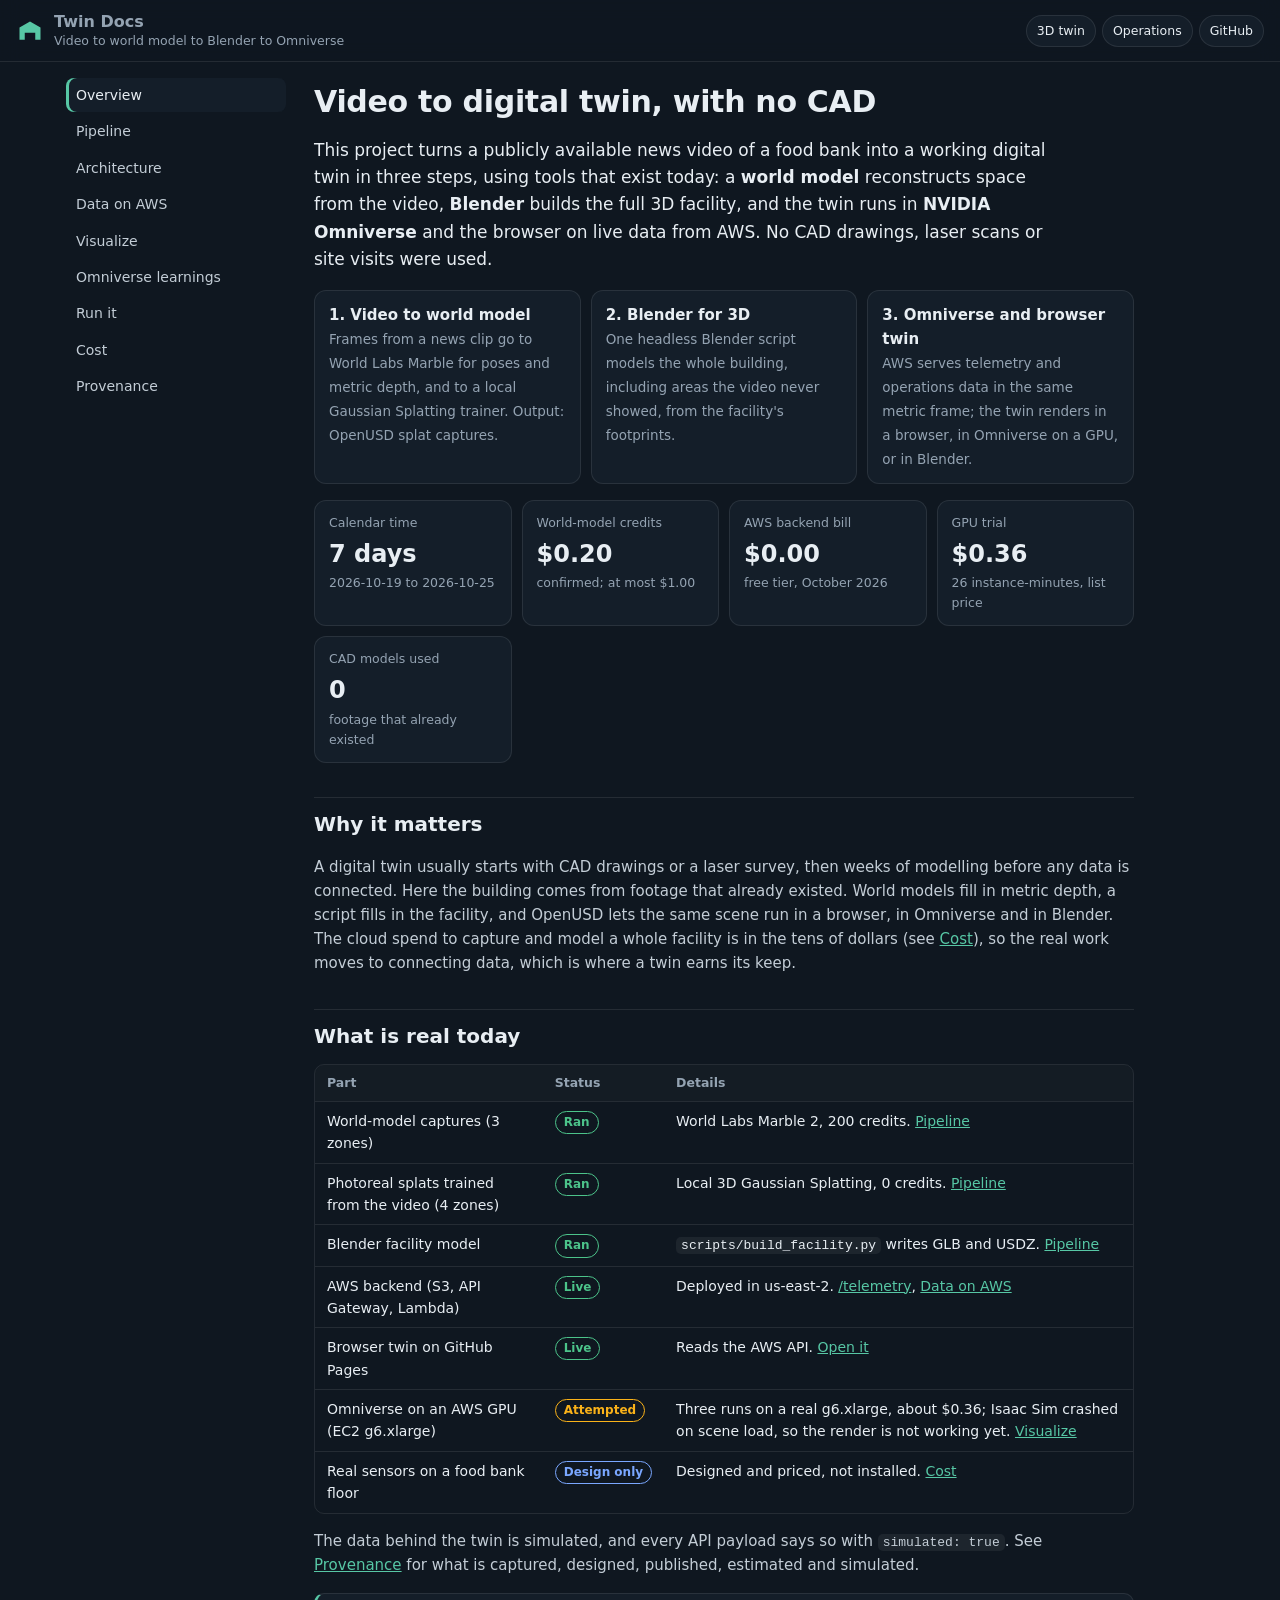
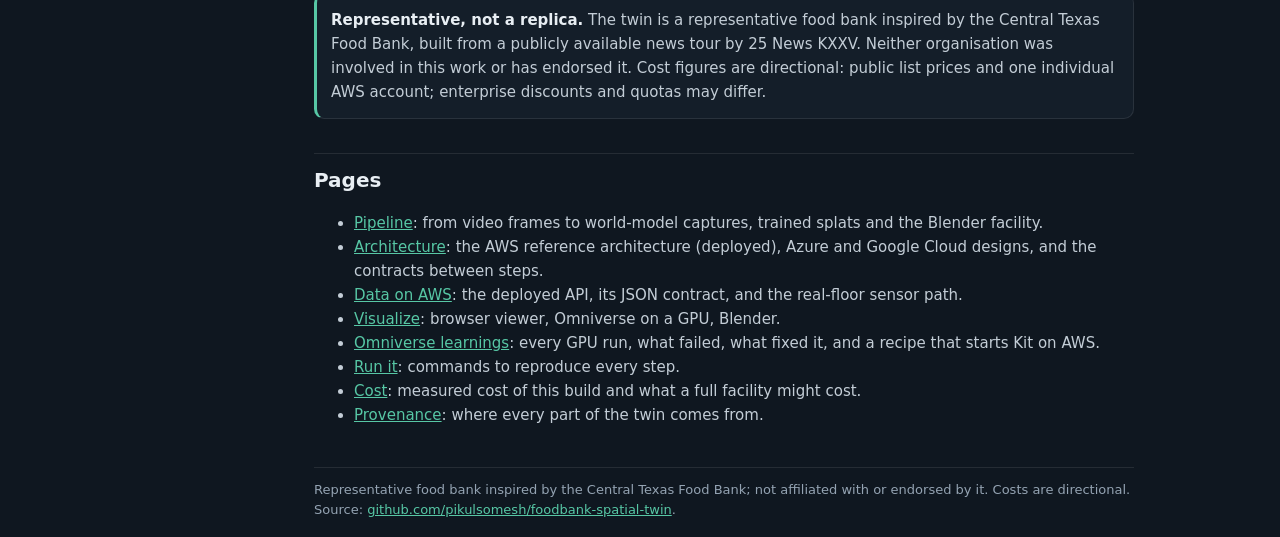
==== public/wiki/index.html @ 52fcece7 "Add an Omniverse learnings and pitfalls page to the docs wiki Run-by-run record of the AWS GPU trial" ====
<!doctype html>
<html lang="en">
<head>
<meta charset="utf-8">
<meta name="viewport" content="width=device-width,initial-scale=1,viewport-fit=cover">
<title>Twin Docs</title>
<meta name="description" content="How a news video became a working food bank digital twin with world models, Blender, AWS and Omniverse, without CAD models.">
<meta name="theme-color" content="#0f1720">
<link rel="icon" href="data:image/svg+xml,%3Csvg xmlns='http://www.w3.org/2000/svg' viewBox='0 0 32 32'%3E%3Crect width='32' height='32' rx='7' fill='%230f1720'/%3E%3Cpath d='M6 24V13l10-6 10 6v11h-5v-7H11v7z' fill='%2357c7a5'/%3E%3C/svg%3E">
<link rel="stylesheet" href="wiki.css">
</head>
<body>
<!-- Generated page of the docs wiki; the engineering guides in docs/ hold the full detail. -->
<header class="top">
  <a class="brand" href="index.html"><i class="logo" aria-hidden="true"></i><span><b>Twin Docs</b><span>Video to world model to Blender to Omniverse</span></span></a>
  <div class="pills">
    <a class="pill" href="../">3D twin</a>
    <a class="pill" href="../operations.html">Operations</a>
    <a class="pill" href="https://github.com/pikulsomesh/foodbank-spatial-twin">GitHub</a>
  </div>
</header>
<div class="layout">
<nav class="side" aria-label="Docs"><ol><li><a href="index.html" aria-current="page">Overview</a></li><li><a href="pipeline.html">Pipeline</a></li><li><a href="architecture.html">Architecture</a></li><li><a href="data.html">Data on AWS</a></li><li><a href="visualize.html">Visualize</a></li><li><a href="omniverse.html">Omniverse learnings</a></li><li><a href="run.html">Run it</a></li><li><a href="cost.html">Cost</a></li><li><a href="provenance.html">Provenance</a></li></ol></nav>
<article>
<h1>Video to digital twin, with no CAD</h1>
<p class="lede">This project turns a publicly available news video of a food bank into a working digital twin in three steps, using tools that exist today: a <strong>world model</strong> reconstructs space from the video, <strong>Blender</strong> builds the full 3D facility, and the twin runs in <strong>NVIDIA Omniverse</strong> and the browser on live data from AWS. No CAD drawings, laser scans or site visits were used.</p>
<div class="steps">
  <div class="step"><b>1. Video to world model</b><span>Frames from a news clip go to World Labs Marble for poses and metric depth, and to a local Gaussian Splatting trainer. Output: OpenUSD splat captures.</span></div>
  <div class="step"><b>2. Blender for 3D</b><span>One headless Blender script models the whole building, including areas the video never showed, from the facility's footprints.</span></div>
  <div class="step"><b>3. Omniverse and browser twin</b><span>AWS serves telemetry and operations data in the same metric frame; the twin renders in a browser, in Omniverse on a GPU, or in Blender.</span></div>
</div>
<div class="tiles">
  <div class="tile"><div class="label">Calendar time</div><div class="value">7 days</div><div class="meta">2026-10-19 to 2026-10-25</div></div>
  <div class="tile"><div class="label">World-model credits</div><div class="value">$0.20</div><div class="meta">confirmed; at most $1.00</div></div>
  <div class="tile"><div class="label">AWS backend bill</div><div class="value">$0.00</div><div class="meta">free tier, October 2026</div></div>
  <div class="tile"><div class="label">GPU trial</div><div class="value">$0.36</div><div class="meta">26 instance-minutes, list price</div></div>
  <div class="tile"><div class="label">CAD models used</div><div class="value">0</div><div class="meta">footage that already existed</div></div>
</div>
<h2>Why it matters</h2>
<p>A digital twin usually starts with CAD drawings or a laser survey, then weeks of modelling before any data is connected. Here the building comes from footage that already existed. World models fill in metric depth, a script fills in the facility, and OpenUSD lets the same scene run in a browser, in Omniverse and in Blender. The cloud spend to capture and model a whole facility is in the tens of dollars (see <a href="cost.html">Cost</a>), so the real work moves to connecting data, which is where a twin earns its keep.</p>
<h2>What is real today</h2>
<div class="table-wrap"><table><thead><tr><th>Part</th><th>Status</th><th>Details</th></tr></thead><tbody><tr><td>World-model captures (3 zones)</td><td><span class="tag live">Ran</span></td><td>World Labs Marble 2, 200 credits. <a href='pipeline.html'>Pipeline</a></td></tr><tr><td>Photoreal splats trained from the video (4 zones)</td><td><span class="tag live">Ran</span></td><td>Local 3D Gaussian Splatting, 0 credits. <a href='pipeline.html#photoreal'>Pipeline</a></td></tr><tr><td>Blender facility model</td><td><span class="tag live">Ran</span></td><td><code>scripts/build_facility.py</code> writes GLB and USDZ. <a href='pipeline.html#blender'>Pipeline</a></td></tr><tr><td>AWS backend (S3, API Gateway, Lambda)</td><td><span class="tag live">Live</span></td><td>Deployed in us-east-2. <a href='https://f2ck9o1rx0.execute-api.us-east-2.amazonaws.com/telemetry'>/telemetry</a>, <a href='data.html'>Data on AWS</a></td></tr><tr><td>Browser twin on GitHub Pages</td><td><span class="tag live">Live</span></td><td>Reads the AWS API. <a href='../'>Open it</a></td></tr><tr><td>Omniverse on an AWS GPU (EC2 g6.xlarge)</td><td><span class="tag pending">Attempted</span></td><td>Three runs on a real g6.xlarge, about $0.36; Isaac Sim crashed on scene load, so the render is not working yet. <a href='visualize.html#omniverse'>Visualize</a></td></tr><tr><td>Real sensors on a food bank floor</td><td><span class="tag design">Design only</span></td><td>Designed and priced, not installed. <a href='cost.html'>Cost</a></td></tr></tbody></table></div>
<p>The data behind the twin is simulated, and every API payload says so with <code>simulated: true</code>. See <a href="provenance.html">Provenance</a> for what is captured, designed, published, estimated and simulated.</p>
<div class="note"><p><strong>Representative, not a replica.</strong> The twin is a representative food bank inspired by the Central Texas Food Bank, built from a publicly available news tour by 25 News KXXV. Neither organisation was involved in this work or has endorsed it. Cost figures are directional: public list prices and one individual AWS account; enterprise discounts and quotas may differ.</p></div>
<h2>Pages</h2>
<ul>
<li><a href="pipeline.html">Pipeline</a>: from video frames to world-model captures, trained splats and the Blender facility.</li>
<li><a href="architecture.html">Architecture</a>: the AWS reference architecture (deployed), Azure and Google Cloud designs, and the contracts between steps.</li>
<li><a href="data.html">Data on AWS</a>: the deployed API, its JSON contract, and the real-floor sensor path.</li>
<li><a href="visualize.html">Visualize</a>: browser viewer, Omniverse on a GPU, Blender.</li>
<li><a href="omniverse.html">Omniverse learnings</a>: every GPU run, what failed, what fixed it, and a recipe that starts Kit on AWS.</li>
<li><a href="run.html">Run it</a>: commands to reproduce every step.</li>
<li><a href="cost.html">Cost</a>: measured cost of this build and what a full facility might cost.</li>
<li><a href="provenance.html">Provenance</a>: where every part of the twin comes from.</li>
</ul>
<footer class="page">Representative food bank inspired by the Central Texas Food Bank; not affiliated with or endorsed by it. Costs are directional. Source: <a href="https://github.com/pikulsomesh/foodbank-spatial-twin">github.com/pikulsomesh/foodbank-spatial-twin</a>.</footer>
</article>
</div>
</body>
</html>
---- public/wiki/wiki.css ----
/* Docs wiki. Same tokens as the viewer and the operations page. */
:root {
  --bg: #0f1720;
  --card: #141e29;
  --line: rgba(255, 255, 255, 0.09);
  --text: #e8eef3;
  --text-2: #c3cdd6;
  --muted: #94a3b2;
  --accent: #57c7a5;
  --live: #4cc38a;
  --pending: #fab219;
  --design: #7aa7ff;
  --radius: 12px;
  color-scheme: dark;
}
* { box-sizing: border-box; }
html { -webkit-text-size-adjust: 100%; scroll-padding-top: 72px; }
body { margin: 0; background: var(--bg); color: var(--text);
  font: 15px/1.6 system-ui, -apple-system, "Segoe UI", Roboto, sans-serif; -webkit-font-smoothing: antialiased; }
a { color: var(--accent); }
code { font: 13px ui-monospace, SFMono-Regular, Menlo, monospace; background: rgba(255,255,255,.06); padding: 1px 5px; border-radius: 5px; overflow-wrap: anywhere; }
pre { background: #0b1118; border: 1px solid var(--line); border-radius: 10px; padding: 12px 14px; overflow-x: auto; }
pre code { background: none; padding: 0; font-size: 12.5px; line-height: 1.5; overflow-wrap: normal; }

.top { position: sticky; top: 0; z-index: 5; display: flex; justify-content: space-between; align-items: center; gap: 12px; flex-wrap: wrap;
  padding: max(12px, env(safe-area-inset-top)) 16px 12px; background: rgba(15,23,32,.94); border-bottom: 1px solid var(--line);
  backdrop-filter: blur(10px); -webkit-backdrop-filter: blur(10px); }
.brand { display: flex; gap: 10px; align-items: center; color: inherit; text-decoration: none; }
.brand .logo { width: 28px; height: 28px; border-radius: 8px; background: var(--accent); flex: none;
  -webkit-mask: url("data:image/svg+xml,%3Csvg xmlns='http://www.w3.org/2000/svg' viewBox='0 0 32 32'%3E%3Cpath d='M4 26V12l12-7 12 7v14h-6v-8H10v8z'/%3E%3C/svg%3E") center/contain no-repeat;
          mask: url("data:image/svg+xml,%3Csvg xmlns='http://www.w3.org/2000/svg' viewBox='0 0 32 32'%3E%3Cpath d='M4 26V12l12-7 12 7v14h-6v-8H10v8z'/%3E%3C/svg%3E") center/contain no-repeat; }
.brand b { font-size: 16px; font-weight: 600; }
.brand span { display: block; color: var(--muted); font-size: 12.5px; line-height: 1.3; }
.pills { display: flex; gap: 6px; flex-wrap: wrap; }
.pill { padding: 5px 10px; border-radius: 999px; font-size: 12.5px; background: var(--card); border: 1px solid var(--line); color: var(--text); text-decoration: none; white-space: nowrap; }
.pill:hover { border-color: var(--accent); }

.layout { max-width: 1180px; margin: 0 auto; padding: 16px; display: grid; grid-template-columns: 220px minmax(0, 1fr); gap: 28px; }
nav.side { position: sticky; top: 76px; align-self: start; }
nav.side ol { list-style: none; margin: 0; padding: 0; display: grid; gap: 2px; }
nav.side a { display: block; padding: 6px 10px; border-radius: 8px; color: var(--text-2); text-decoration: none; font-size: 14px; }
nav.side a:hover { background: var(--card); color: var(--text); }
nav.side a[aria-current="page"] { background: var(--card); color: var(--text); box-shadow: inset 3px 0 0 var(--accent); }
@media (max-width: 860px) {
  .layout { grid-template-columns: minmax(0, 1fr); gap: 8px; }
  nav.side { position: static; }
  nav.side ol { display: flex; gap: 6px; overflow-x: auto; padding-bottom: 6px; -webkit-overflow-scrolling: touch; }
  nav.side a { white-space: nowrap; background: var(--card); border: 1px solid var(--line); font-size: 13px; }
}

article { min-width: 0; max-width: 820px; }
article h1 { font-size: 30px; line-height: 1.2; margin: 6px 0 10px; letter-spacing: -0.01em; }
article h2 { font-size: 20px; margin: 34px 0 8px; padding-top: 10px; border-top: 1px solid var(--line); }
article h3 { font-size: 16px; margin: 22px 0 6px; }
article p, article li { color: var(--text-2); }
article strong { color: var(--text); }
.lede { font-size: 17px; color: var(--text); max-width: 68ch; }

.note { border: 1px solid var(--line); border-left: 3px solid var(--accent); background: var(--card); border-radius: 10px; padding: 10px 14px; margin: 16px 0; }
.note p { margin: 4px 0; }
.note.warn { border-left-color: var(--pending); }

.table-wrap { overflow-x: auto; -webkit-overflow-scrolling: touch; margin: 12px 0; border: 1px solid var(--line); border-radius: 10px; }
table { width: 100%; border-collapse: collapse; font-size: 14px; font-variant-numeric: tabular-nums; }
th, td { text-align: left; vertical-align: top; padding: 8px 12px; border-bottom: 1px solid var(--line); }
th { color: var(--muted); font-weight: 600; font-size: 12.5px; background: rgba(255,255,255,.02); }
tr:last-child td { border-bottom: 0; }
td.num, th.num { text-align: right; white-space: nowrap; }
tr.total td { color: var(--text); font-weight: 600; }

.tag { display: inline-block; padding: 1px 8px; border-radius: 999px; font-size: 12px; font-weight: 600; white-space: nowrap; border: 1px solid currentColor; }
.tag.live { color: var(--live); }
.tag.pending { color: var(--pending); }
.tag.design { color: var(--design); }

.tiles { display: grid; gap: 10px; grid-template-columns: repeat(auto-fit, minmax(170px, 1fr)); margin: 16px 0; }
.tile { background: var(--card); border: 1px solid var(--line); border-radius: var(--radius); padding: 12px 14px; }
.tile .label { color: var(--muted); font-size: 12.5px; }
.tile .value { font-size: 24px; font-weight: 600; margin-top: 2px; }
.tile .meta { color: var(--muted); font-size: 12.5px; }

.steps { display: grid; gap: 10px; grid-template-columns: repeat(auto-fit, minmax(200px, 1fr)); margin: 16px 0; }
.step { background: var(--card); border: 1px solid var(--line); border-radius: var(--radius); padding: 12px 14px; }
.step b { display: block; color: var(--text); }
.step span { color: var(--muted); font-size: 13.5px; }

figure { margin: 16px 0; }
figure img { width: 100%; height: auto; display: block; border-radius: 10px; border: 1px solid var(--line); background: #fff; }
figure.photo img { background: none; }
figcaption { color: var(--muted); font-size: 13px; margin-top: 6px; }
.two { display: grid; gap: 12px; grid-template-columns: minmax(0, 1fr) minmax(0, 1fr); }
@media (max-width: 700px) { .two { grid-template-columns: minmax(0, 1fr); } }

footer.page { color: var(--muted); font-size: 13px; border-top: 1px solid var(--line); margin-top: 40px; padding-top: 12px; }
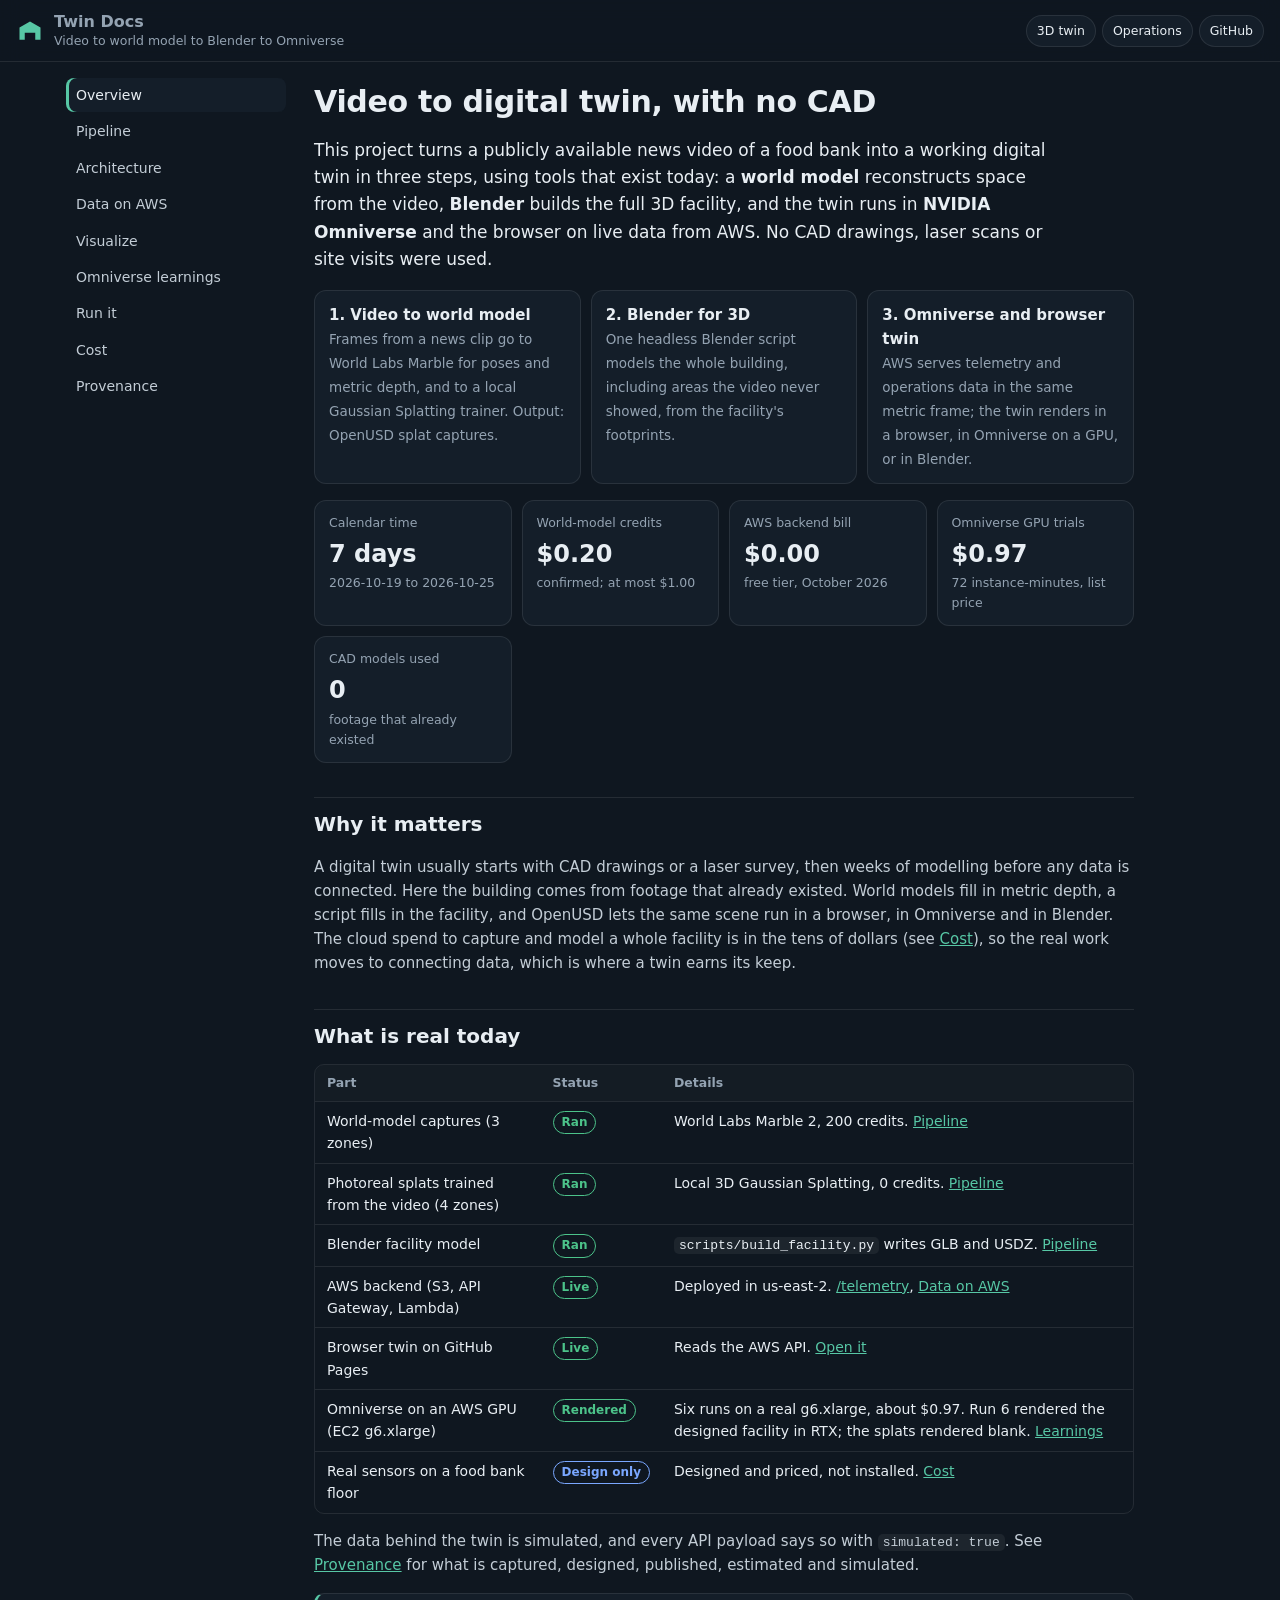
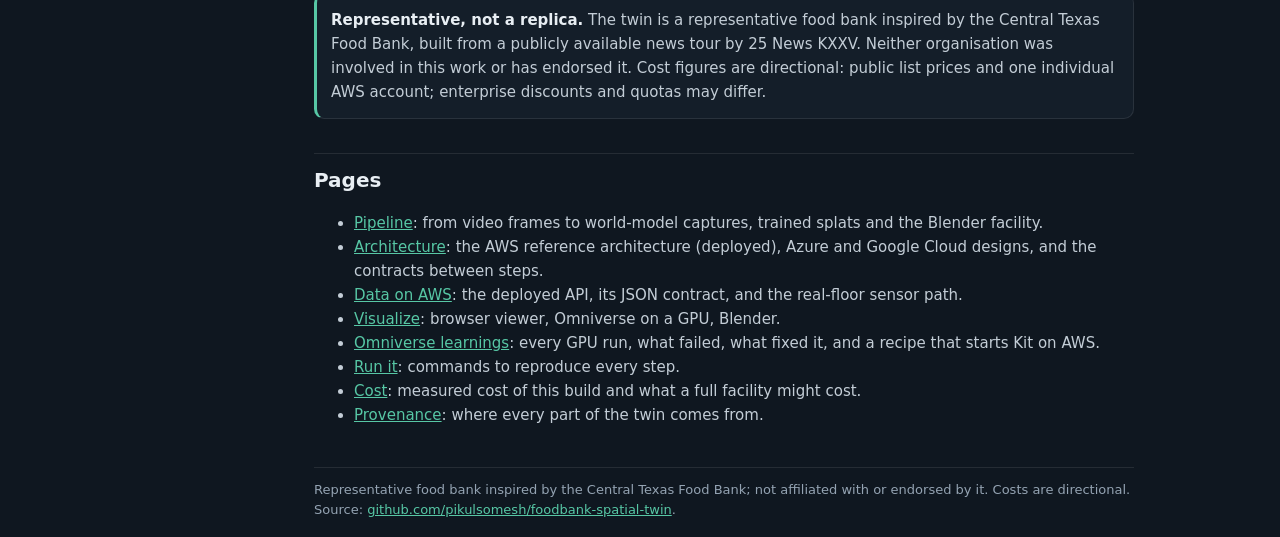
==== commit 7d3454bf: "Record Omniverse run 6: facility rendered in RTX, splats blank Updates the learnings page (run 6 row" ====
--- a/public/wiki/index.html
+++ b/public/wiki/index.html
@@ -33,13 +33,13 @@
   <div class="tile"><div class="label">Calendar time</div><div class="value">7 days</div><div class="meta">2026-10-19 to 2026-10-25</div></div>
   <div class="tile"><div class="label">World-model credits</div><div class="value">$0.20</div><div class="meta">confirmed; at most $1.00</div></div>
   <div class="tile"><div class="label">AWS backend bill</div><div class="value">$0.00</div><div class="meta">free tier, October 2026</div></div>
-  <div class="tile"><div class="label">GPU trial</div><div class="value">$0.36</div><div class="meta">26 instance-minutes, list price</div></div>
+  <div class="tile"><div class="label">Omniverse GPU trials</div><div class="value">$0.97</div><div class="meta">72 instance-minutes, list price</div></div>
   <div class="tile"><div class="label">CAD models used</div><div class="value">0</div><div class="meta">footage that already existed</div></div>
 </div>
 <h2>Why it matters</h2>
 <p>A digital twin usually starts with CAD drawings or a laser survey, then weeks of modelling before any data is connected. Here the building comes from footage that already existed. World models fill in metric depth, a script fills in the facility, and OpenUSD lets the same scene run in a browser, in Omniverse and in Blender. The cloud spend to capture and model a whole facility is in the tens of dollars (see <a href="cost.html">Cost</a>), so the real work moves to connecting data, which is where a twin earns its keep.</p>
 <h2>What is real today</h2>
-<div class="table-wrap"><table><thead><tr><th>Part</th><th>Status</th><th>Details</th></tr></thead><tbody><tr><td>World-model captures (3 zones)</td><td><span class="tag live">Ran</span></td><td>World Labs Marble 2, 200 credits. <a href='pipeline.html'>Pipeline</a></td></tr><tr><td>Photoreal splats trained from the video (4 zones)</td><td><span class="tag live">Ran</span></td><td>Local 3D Gaussian Splatting, 0 credits. <a href='pipeline.html#photoreal'>Pipeline</a></td></tr><tr><td>Blender facility model</td><td><span class="tag live">Ran</span></td><td><code>scripts/build_facility.py</code> writes GLB and USDZ. <a href='pipeline.html#blender'>Pipeline</a></td></tr><tr><td>AWS backend (S3, API Gateway, Lambda)</td><td><span class="tag live">Live</span></td><td>Deployed in us-east-2. <a href='https://f2ck9o1rx0.execute-api.us-east-2.amazonaws.com/telemetry'>/telemetry</a>, <a href='data.html'>Data on AWS</a></td></tr><tr><td>Browser twin on GitHub Pages</td><td><span class="tag live">Live</span></td><td>Reads the AWS API. <a href='../'>Open it</a></td></tr><tr><td>Omniverse on an AWS GPU (EC2 g6.xlarge)</td><td><span class="tag pending">Attempted</span></td><td>Three runs on a real g6.xlarge, about $0.36; Isaac Sim crashed on scene load, so the render is not working yet. <a href='visualize.html#omniverse'>Visualize</a></td></tr><tr><td>Real sensors on a food bank floor</td><td><span class="tag design">Design only</span></td><td>Designed and priced, not installed. <a href='cost.html'>Cost</a></td></tr></tbody></table></div>
+<div class="table-wrap"><table><thead><tr><th>Part</th><th>Status</th><th>Details</th></tr></thead><tbody><tr><td>World-model captures (3 zones)</td><td><span class="tag live">Ran</span></td><td>World Labs Marble 2, 200 credits. <a href='pipeline.html'>Pipeline</a></td></tr><tr><td>Photoreal splats trained from the video (4 zones)</td><td><span class="tag live">Ran</span></td><td>Local 3D Gaussian Splatting, 0 credits. <a href='pipeline.html#photoreal'>Pipeline</a></td></tr><tr><td>Blender facility model</td><td><span class="tag live">Ran</span></td><td><code>scripts/build_facility.py</code> writes GLB and USDZ. <a href='pipeline.html#blender'>Pipeline</a></td></tr><tr><td>AWS backend (S3, API Gateway, Lambda)</td><td><span class="tag live">Live</span></td><td>Deployed in us-east-2. <a href='https://f2ck9o1rx0.execute-api.us-east-2.amazonaws.com/telemetry'>/telemetry</a>, <a href='data.html'>Data on AWS</a></td></tr><tr><td>Browser twin on GitHub Pages</td><td><span class="tag live">Live</span></td><td>Reads the AWS API. <a href='../'>Open it</a></td></tr><tr><td>Omniverse on an AWS GPU (EC2 g6.xlarge)</td><td><span class="tag live">Rendered</span></td><td>Six runs on a real g6.xlarge, about $0.97. Run 6 rendered the designed facility in RTX; the splats rendered blank. <a href='omniverse.html'>Learnings</a></td></tr><tr><td>Real sensors on a food bank floor</td><td><span class="tag design">Design only</span></td><td>Designed and priced, not installed. <a href='cost.html'>Cost</a></td></tr></tbody></table></div>
 <p>The data behind the twin is simulated, and every API payload says so with <code>simulated: true</code>. See <a href="provenance.html">Provenance</a> for what is captured, designed, published, estimated and simulated.</p>
 <div class="note"><p><strong>Representative, not a replica.</strong> The twin is a representative food bank inspired by the Central Texas Food Bank, built from a publicly available news tour by 25 News KXXV. Neither organisation was involved in this work or has endorsed it. Cost figures are directional: public list prices and one individual AWS account; enterprise discounts and quotas may differ.</p></div>
 <h2>Pages</h2>
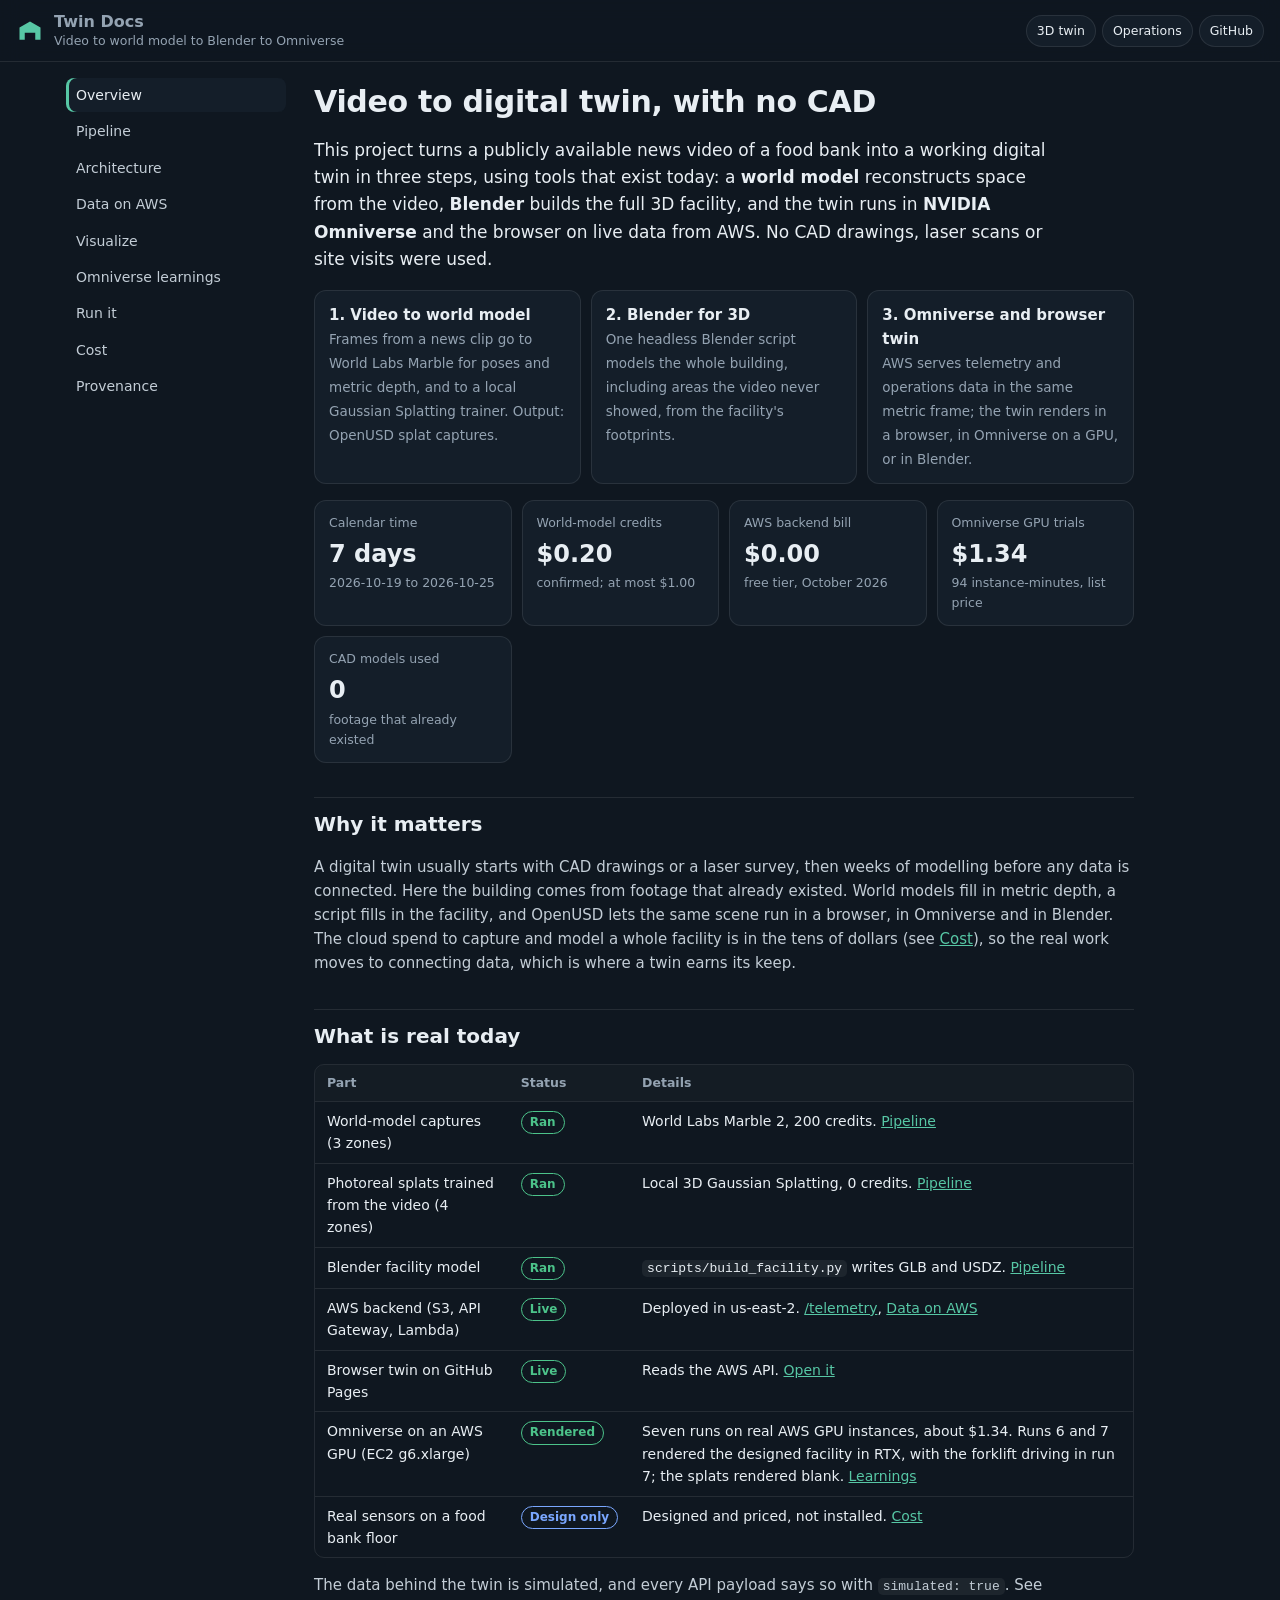
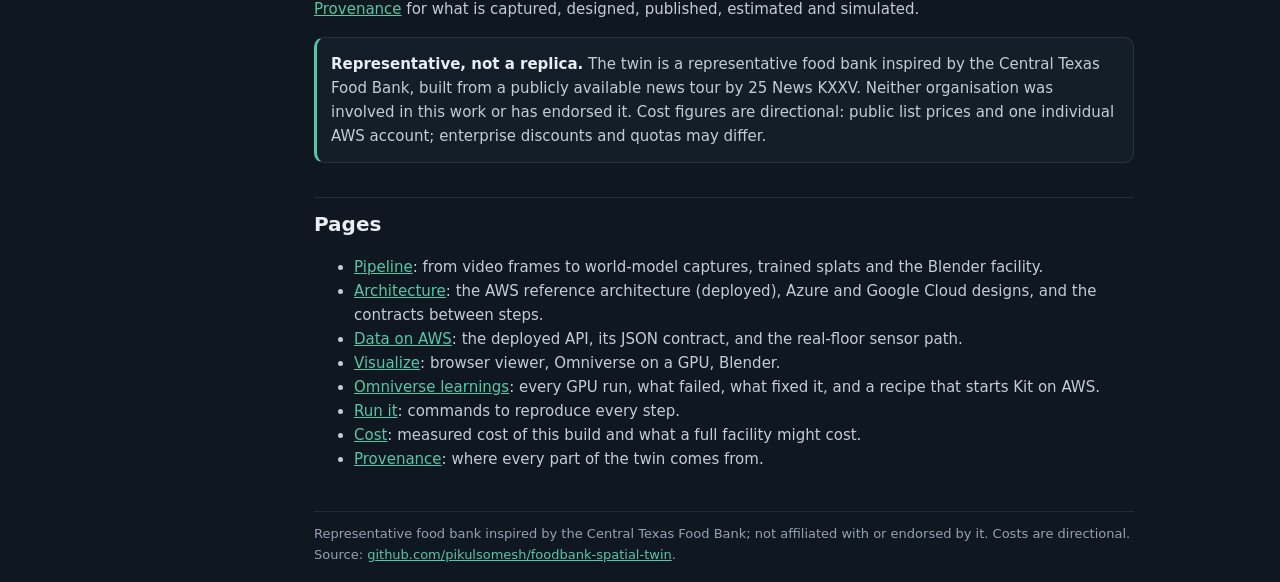
==== commit 39bc5e55: "Record Omniverse run 7: forklift clips rendered on g5.xlarge No us-east-2 zone had g6.xlarge capacit" ====
--- a/public/wiki/index.html
+++ b/public/wiki/index.html
@@ -33,13 +33,13 @@
   <div class="tile"><div class="label">Calendar time</div><div class="value">7 days</div><div class="meta">2026-10-19 to 2026-10-25</div></div>
   <div class="tile"><div class="label">World-model credits</div><div class="value">$0.20</div><div class="meta">confirmed; at most $1.00</div></div>
   <div class="tile"><div class="label">AWS backend bill</div><div class="value">$0.00</div><div class="meta">free tier, October 2026</div></div>
-  <div class="tile"><div class="label">Omniverse GPU trials</div><div class="value">$0.97</div><div class="meta">72 instance-minutes, list price</div></div>
+  <div class="tile"><div class="label">Omniverse GPU trials</div><div class="value">$1.34</div><div class="meta">94 instance-minutes, list price</div></div>
   <div class="tile"><div class="label">CAD models used</div><div class="value">0</div><div class="meta">footage that already existed</div></div>
 </div>
 <h2>Why it matters</h2>
 <p>A digital twin usually starts with CAD drawings or a laser survey, then weeks of modelling before any data is connected. Here the building comes from footage that already existed. World models fill in metric depth, a script fills in the facility, and OpenUSD lets the same scene run in a browser, in Omniverse and in Blender. The cloud spend to capture and model a whole facility is in the tens of dollars (see <a href="cost.html">Cost</a>), so the real work moves to connecting data, which is where a twin earns its keep.</p>
 <h2>What is real today</h2>
-<div class="table-wrap"><table><thead><tr><th>Part</th><th>Status</th><th>Details</th></tr></thead><tbody><tr><td>World-model captures (3 zones)</td><td><span class="tag live">Ran</span></td><td>World Labs Marble 2, 200 credits. <a href='pipeline.html'>Pipeline</a></td></tr><tr><td>Photoreal splats trained from the video (4 zones)</td><td><span class="tag live">Ran</span></td><td>Local 3D Gaussian Splatting, 0 credits. <a href='pipeline.html#photoreal'>Pipeline</a></td></tr><tr><td>Blender facility model</td><td><span class="tag live">Ran</span></td><td><code>scripts/build_facility.py</code> writes GLB and USDZ. <a href='pipeline.html#blender'>Pipeline</a></td></tr><tr><td>AWS backend (S3, API Gateway, Lambda)</td><td><span class="tag live">Live</span></td><td>Deployed in us-east-2. <a href='https://f2ck9o1rx0.execute-api.us-east-2.amazonaws.com/telemetry'>/telemetry</a>, <a href='data.html'>Data on AWS</a></td></tr><tr><td>Browser twin on GitHub Pages</td><td><span class="tag live">Live</span></td><td>Reads the AWS API. <a href='../'>Open it</a></td></tr><tr><td>Omniverse on an AWS GPU (EC2 g6.xlarge)</td><td><span class="tag live">Rendered</span></td><td>Six runs on a real g6.xlarge, about $0.97. Run 6 rendered the designed facility in RTX; the splats rendered blank. <a href='omniverse.html'>Learnings</a></td></tr><tr><td>Real sensors on a food bank floor</td><td><span class="tag design">Design only</span></td><td>Designed and priced, not installed. <a href='cost.html'>Cost</a></td></tr></tbody></table></div>
+<div class="table-wrap"><table><thead><tr><th>Part</th><th>Status</th><th>Details</th></tr></thead><tbody><tr><td>World-model captures (3 zones)</td><td><span class="tag live">Ran</span></td><td>World Labs Marble 2, 200 credits. <a href='pipeline.html'>Pipeline</a></td></tr><tr><td>Photoreal splats trained from the video (4 zones)</td><td><span class="tag live">Ran</span></td><td>Local 3D Gaussian Splatting, 0 credits. <a href='pipeline.html#photoreal'>Pipeline</a></td></tr><tr><td>Blender facility model</td><td><span class="tag live">Ran</span></td><td><code>scripts/build_facility.py</code> writes GLB and USDZ. <a href='pipeline.html#blender'>Pipeline</a></td></tr><tr><td>AWS backend (S3, API Gateway, Lambda)</td><td><span class="tag live">Live</span></td><td>Deployed in us-east-2. <a href='https://f2ck9o1rx0.execute-api.us-east-2.amazonaws.com/telemetry'>/telemetry</a>, <a href='data.html'>Data on AWS</a></td></tr><tr><td>Browser twin on GitHub Pages</td><td><span class="tag live">Live</span></td><td>Reads the AWS API. <a href='../'>Open it</a></td></tr><tr><td>Omniverse on an AWS GPU (EC2 g6.xlarge)</td><td><span class="tag live">Rendered</span></td><td>Seven runs on real AWS GPU instances, about $1.34. Runs 6 and 7 rendered the designed facility in RTX, with the forklift driving in run 7; the splats rendered blank. <a href='omniverse.html'>Learnings</a></td></tr><tr><td>Real sensors on a food bank floor</td><td><span class="tag design">Design only</span></td><td>Designed and priced, not installed. <a href='cost.html'>Cost</a></td></tr></tbody></table></div>
 <p>The data behind the twin is simulated, and every API payload says so with <code>simulated: true</code>. See <a href="provenance.html">Provenance</a> for what is captured, designed, published, estimated and simulated.</p>
 <div class="note"><p><strong>Representative, not a replica.</strong> The twin is a representative food bank inspired by the Central Texas Food Bank, built from a publicly available news tour by 25 News KXXV. Neither organisation was involved in this work or has endorsed it. Cost figures are directional: public list prices and one individual AWS account; enterprise discounts and quotas may differ.</p></div>
 <h2>Pages</h2>
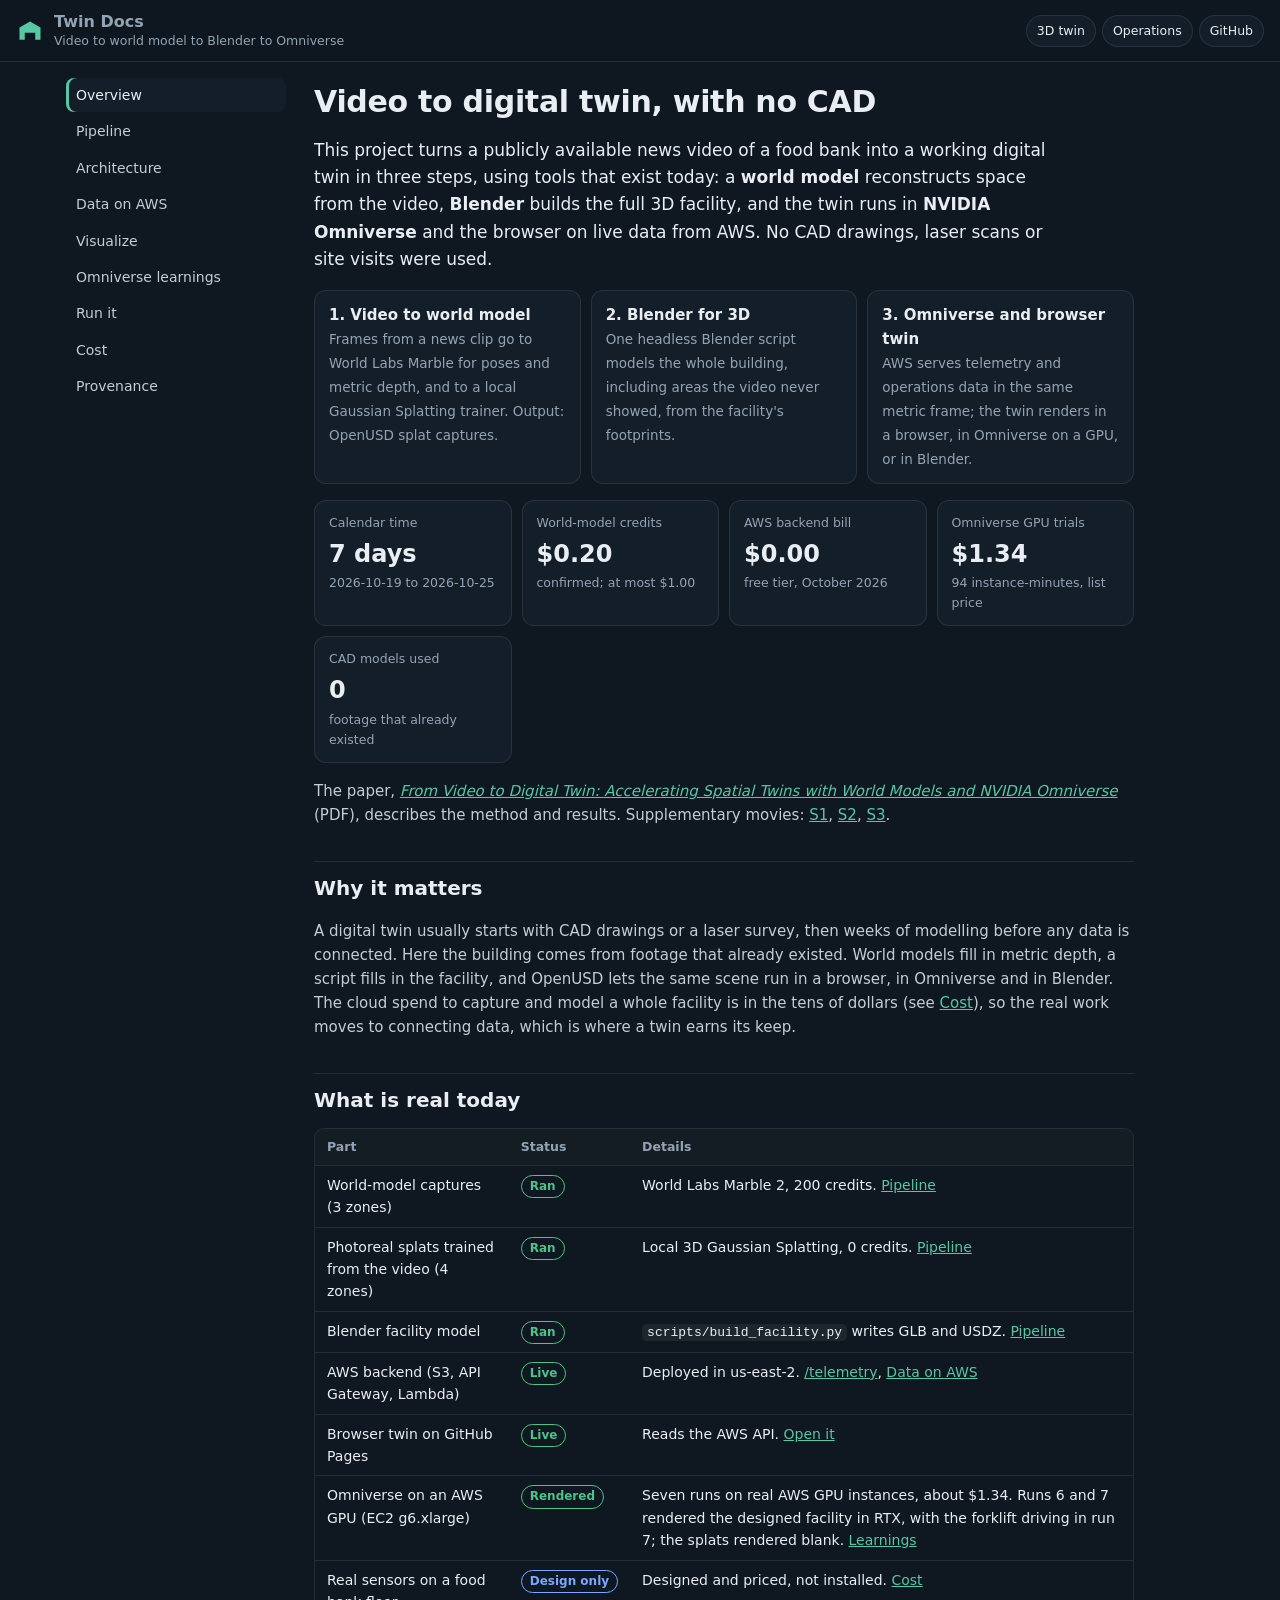
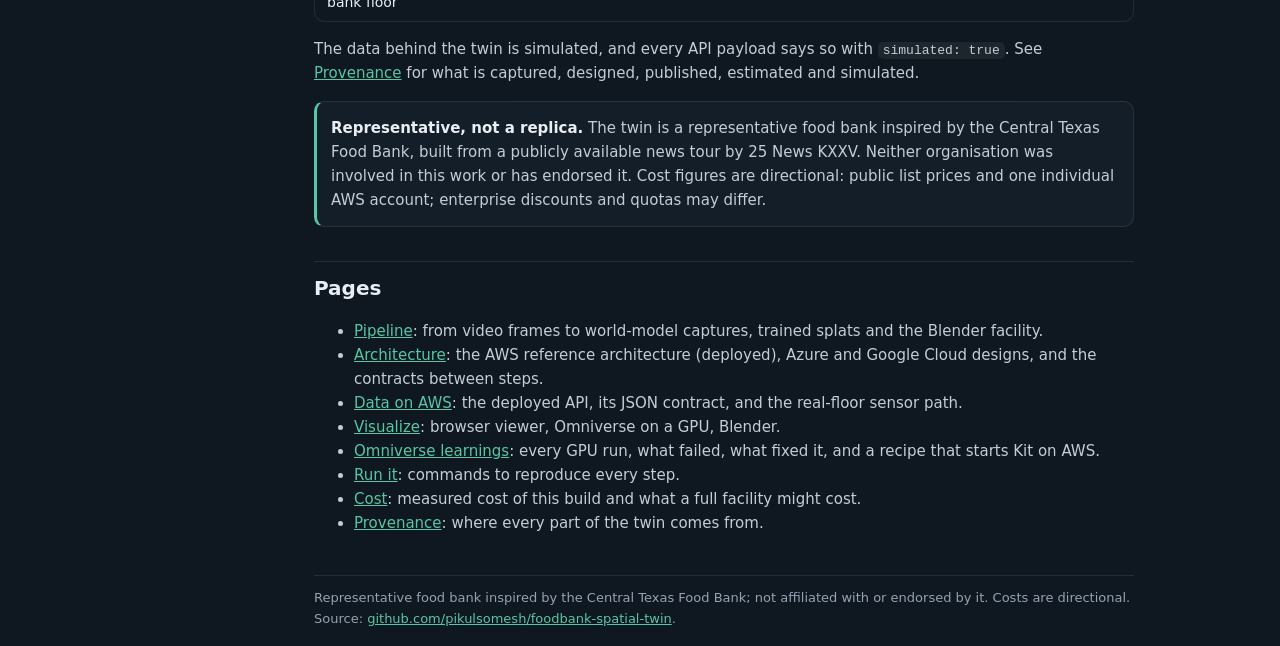
==== commit 1ab955eb: "Publish the paper PDF and supplementary movies on the site Add the current build of the paper (with " ====
--- a/public/wiki/index.html
+++ b/public/wiki/index.html
@@ -36,6 +36,7 @@
   <div class="tile"><div class="label">Omniverse GPU trials</div><div class="value">$1.34</div><div class="meta">94 instance-minutes, list price</div></div>
   <div class="tile"><div class="label">CAD models used</div><div class="value">0</div><div class="meta">footage that already existed</div></div>
 </div>
+<p>The paper, <a href="../paper/from-video-to-digital-twin.pdf"><em>From Video to Digital Twin: Accelerating Spatial Twins with World Models and NVIDIA Omniverse</em></a> (PDF), describes the method and results. Supplementary movies: <a href="../paper/movie_S1.mp4">S1</a>, <a href="../paper/movie_S2.mp4">S2</a>, <a href="../paper/movie_S3.mp4">S3</a>.</p>
 <h2>Why it matters</h2>
 <p>A digital twin usually starts with CAD drawings or a laser survey, then weeks of modelling before any data is connected. Here the building comes from footage that already existed. World models fill in metric depth, a script fills in the facility, and OpenUSD lets the same scene run in a browser, in Omniverse and in Blender. The cloud spend to capture and model a whole facility is in the tens of dollars (see <a href="cost.html">Cost</a>), so the real work moves to connecting data, which is where a twin earns its keep.</p>
 <h2>What is real today</h2>
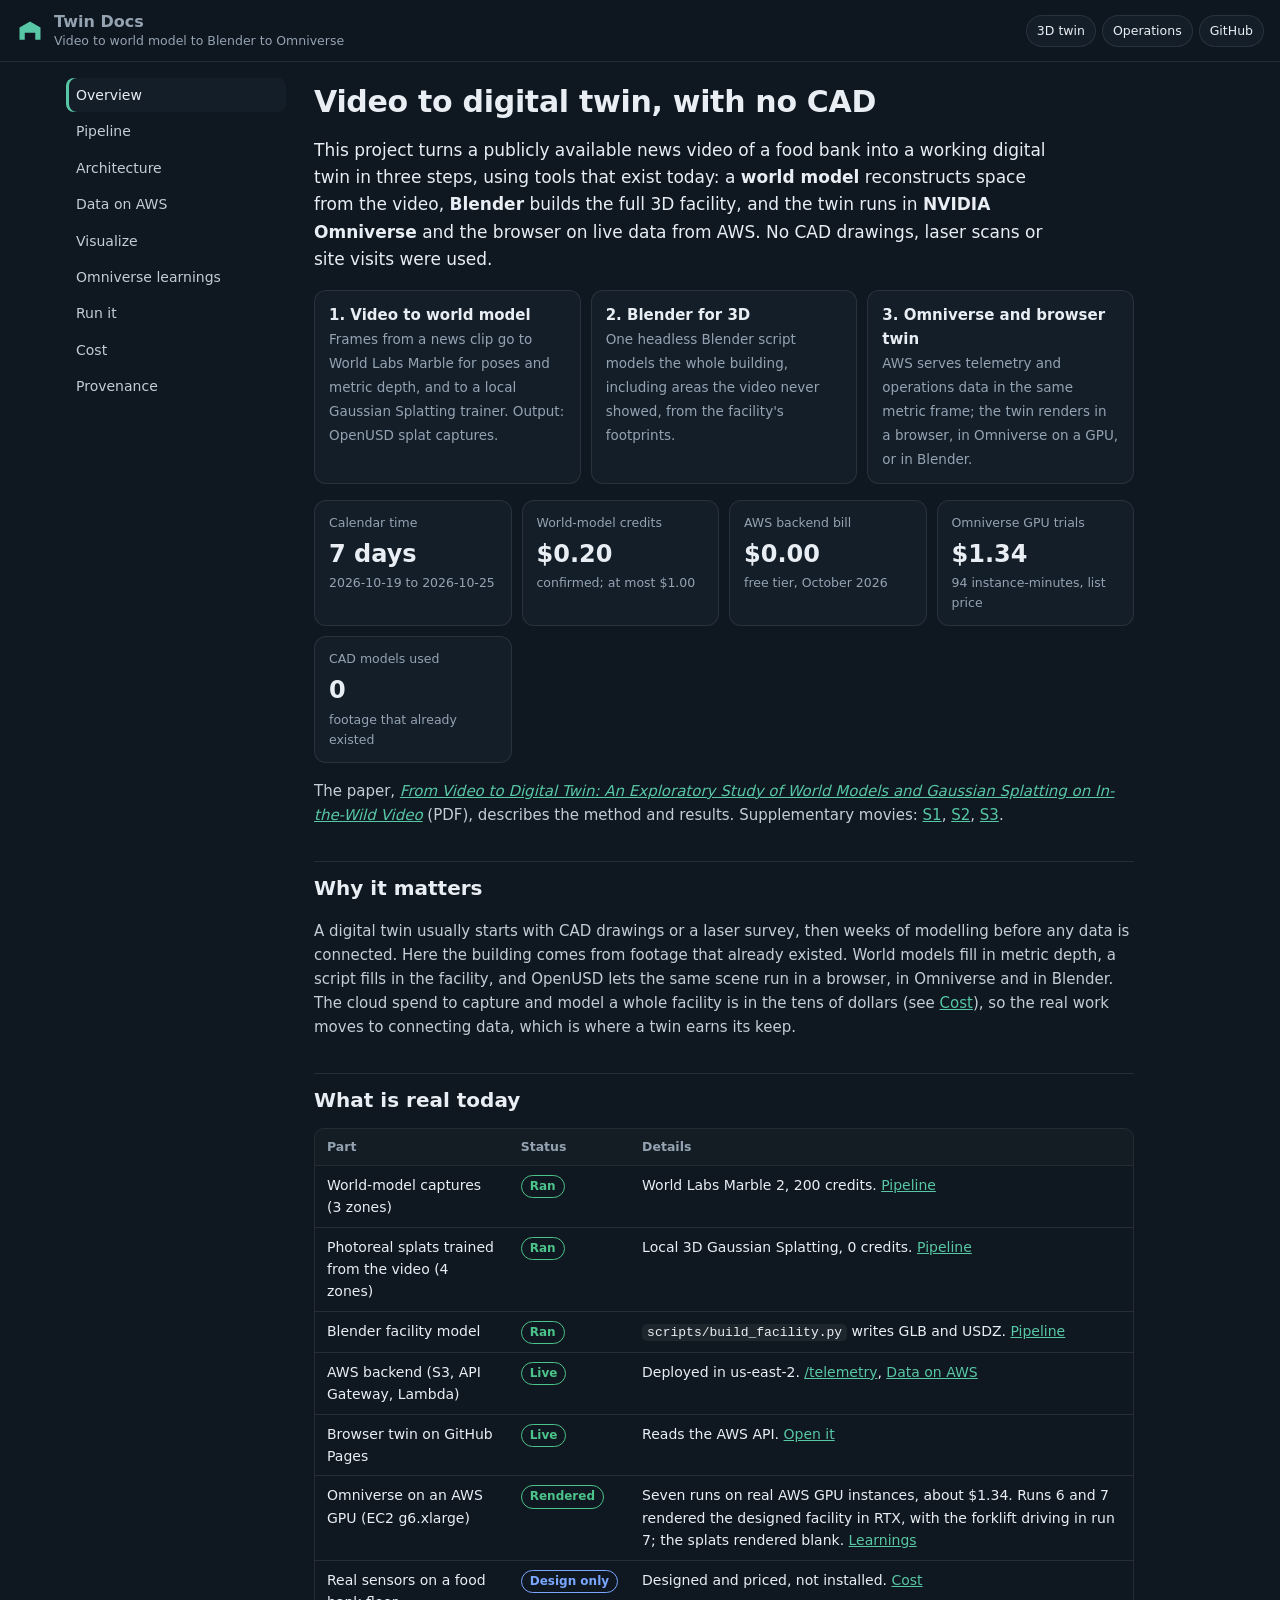
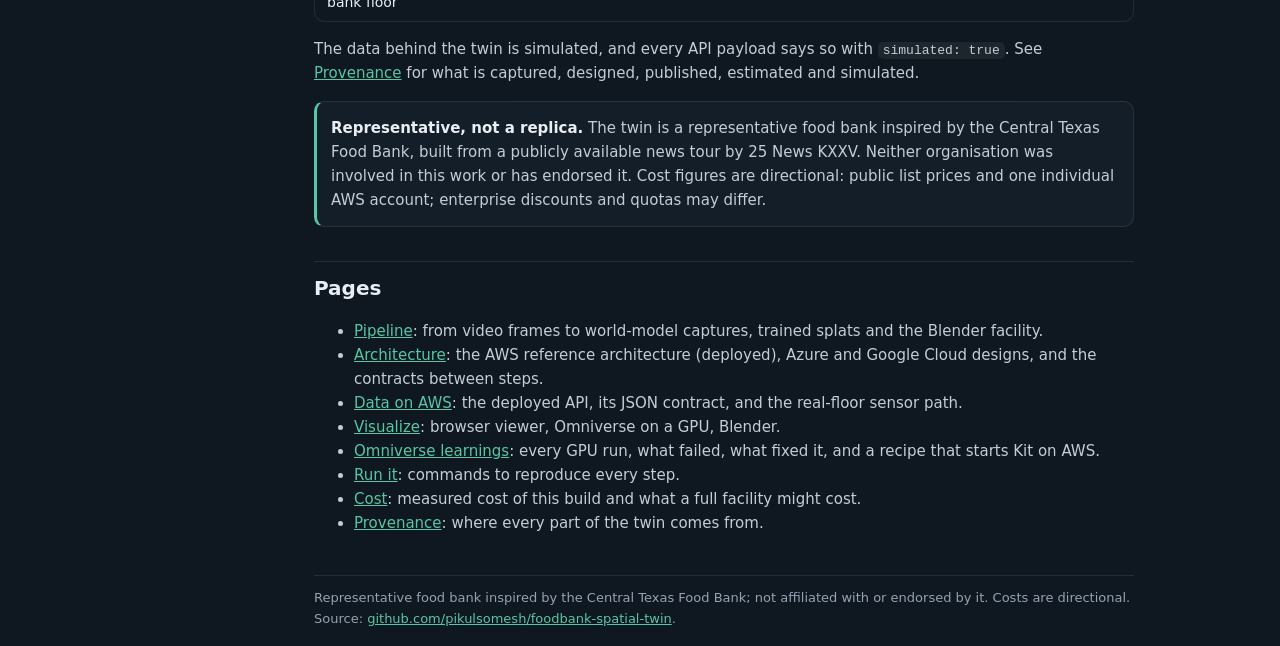
==== commit 85f11958: "Reframe the paper as an exploratory study for arXiv cs.LG Retitle the paper and rewrite the abstract" ====
--- a/public/wiki/index.html
+++ b/public/wiki/index.html
@@ -36,7 +36,7 @@
   <div class="tile"><div class="label">Omniverse GPU trials</div><div class="value">$1.34</div><div class="meta">94 instance-minutes, list price</div></div>
   <div class="tile"><div class="label">CAD models used</div><div class="value">0</div><div class="meta">footage that already existed</div></div>
 </div>
-<p>The paper, <a href="../paper/from-video-to-digital-twin.pdf"><em>From Video to Digital Twin: Accelerating Spatial Twins with World Models and NVIDIA Omniverse</em></a> (PDF), describes the method and results. Supplementary movies: <a href="../paper/movie_S1.mp4">S1</a>, <a href="../paper/movie_S2.mp4">S2</a>, <a href="../paper/movie_S3.mp4">S3</a>.</p>
+<p>The paper, <a href="../paper/from-video-to-digital-twin.pdf"><em>From Video to Digital Twin: An Exploratory Study of World Models and Gaussian Splatting on In-the-Wild Video</em></a> (PDF), describes the method and results. Supplementary movies: <a href="../paper/movie_S1.mp4">S1</a>, <a href="../paper/movie_S2.mp4">S2</a>, <a href="../paper/movie_S3.mp4">S3</a>.</p>
 <h2>Why it matters</h2>
 <p>A digital twin usually starts with CAD drawings or a laser survey, then weeks of modelling before any data is connected. Here the building comes from footage that already existed. World models fill in metric depth, a script fills in the facility, and OpenUSD lets the same scene run in a browser, in Omniverse and in Blender. The cloud spend to capture and model a whole facility is in the tens of dollars (see <a href="cost.html">Cost</a>), so the real work moves to connecting data, which is where a twin earns its keep.</p>
 <h2>What is real today</h2>
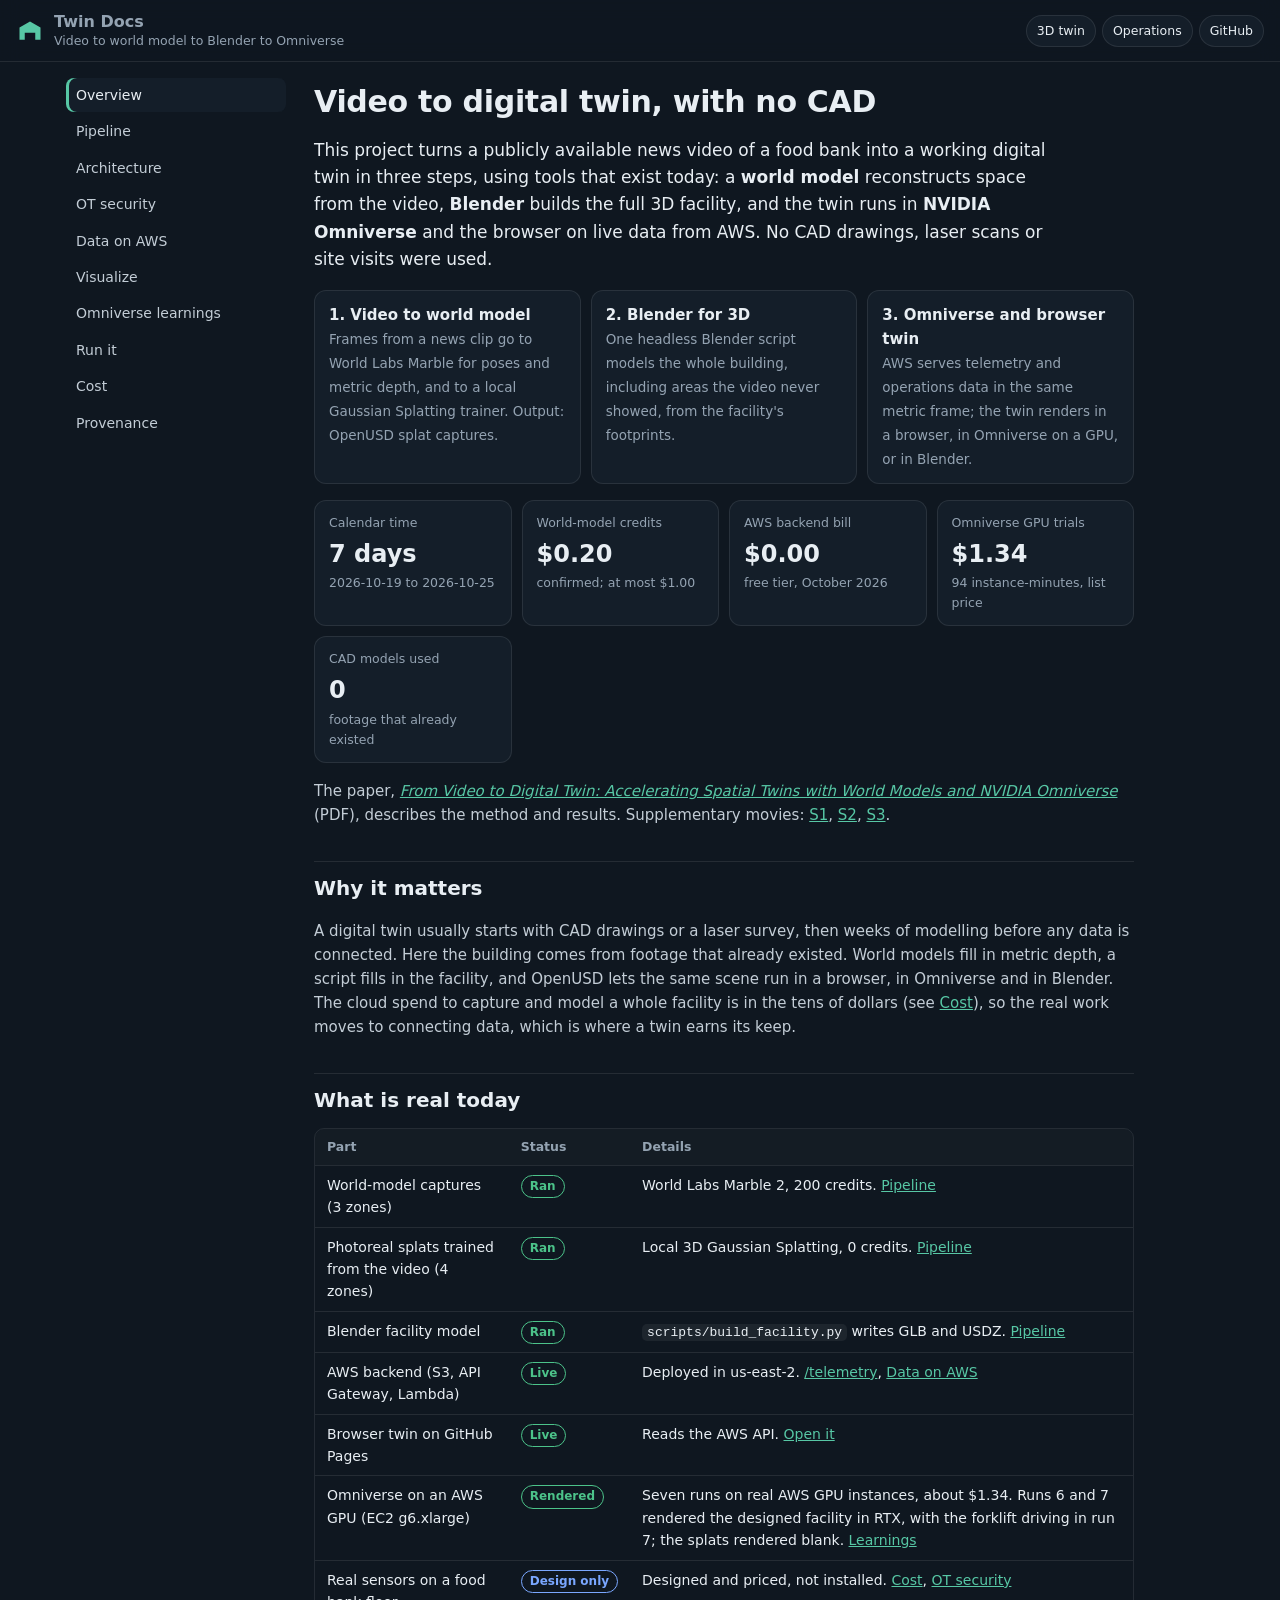
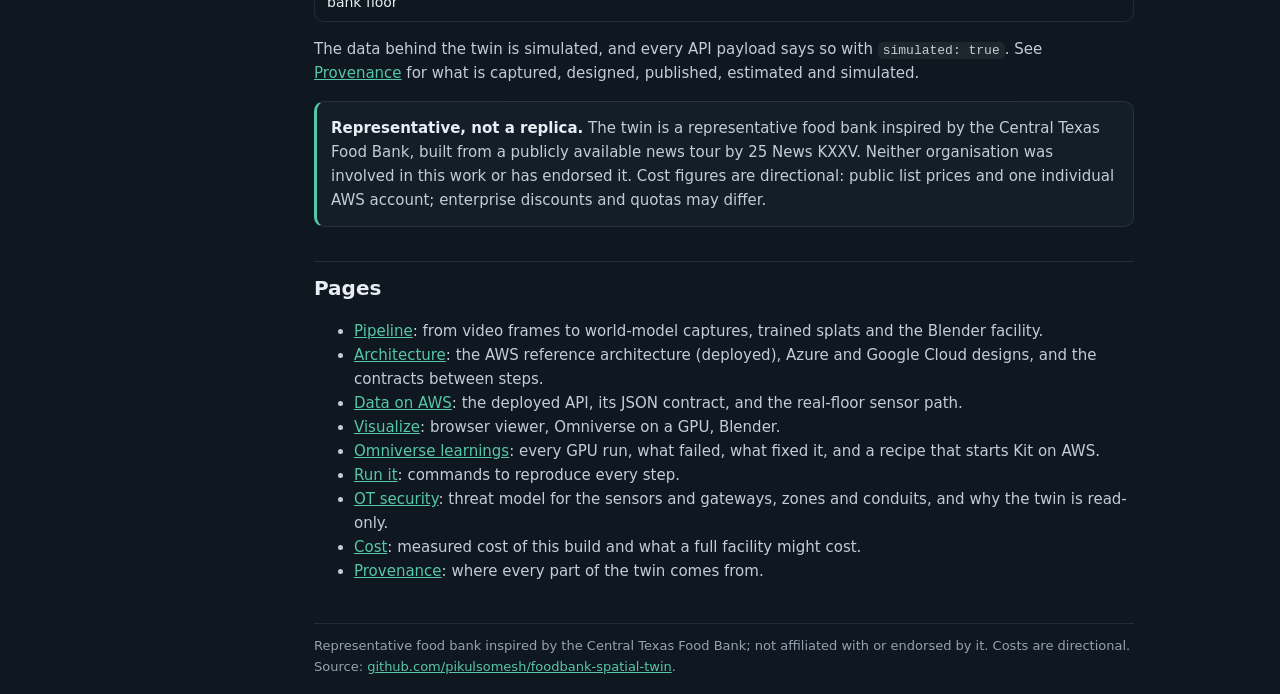
==== commit cbcd509f: "Add OT security threat model and reference design; show OT zones and trust boundaries in the diagram" ====
--- a/public/wiki/index.html
+++ b/public/wiki/index.html
@@ -20,7 +20,7 @@
   </div>
 </header>
 <div class="layout">
-<nav class="side" aria-label="Docs"><ol><li><a href="index.html" aria-current="page">Overview</a></li><li><a href="pipeline.html">Pipeline</a></li><li><a href="architecture.html">Architecture</a></li><li><a href="data.html">Data on AWS</a></li><li><a href="visualize.html">Visualize</a></li><li><a href="omniverse.html">Omniverse learnings</a></li><li><a href="run.html">Run it</a></li><li><a href="cost.html">Cost</a></li><li><a href="provenance.html">Provenance</a></li></ol></nav>
+<nav class="side" aria-label="Docs"><ol><li><a href="index.html" aria-current="page">Overview</a></li><li><a href="pipeline.html">Pipeline</a></li><li><a href="architecture.html">Architecture</a></li><li><a href="security.html">OT security</a></li><li><a href="data.html">Data on AWS</a></li><li><a href="visualize.html">Visualize</a></li><li><a href="omniverse.html">Omniverse learnings</a></li><li><a href="run.html">Run it</a></li><li><a href="cost.html">Cost</a></li><li><a href="provenance.html">Provenance</a></li></ol></nav>
 <article>
 <h1>Video to digital twin, with no CAD</h1>
 <p class="lede">This project turns a publicly available news video of a food bank into a working digital twin in three steps, using tools that exist today: a <strong>world model</strong> reconstructs space from the video, <strong>Blender</strong> builds the full 3D facility, and the twin runs in <strong>NVIDIA Omniverse</strong> and the browser on live data from AWS. No CAD drawings, laser scans or site visits were used.</p>
@@ -36,11 +36,11 @@
   <div class="tile"><div class="label">Omniverse GPU trials</div><div class="value">$1.34</div><div class="meta">94 instance-minutes, list price</div></div>
   <div class="tile"><div class="label">CAD models used</div><div class="value">0</div><div class="meta">footage that already existed</div></div>
 </div>
-<p>The paper, <a href="../paper/from-video-to-digital-twin.pdf"><em>From Video to Digital Twin: An Exploratory Study of World Models and Gaussian Splatting on In-the-Wild Video</em></a> (PDF), describes the method and results. Supplementary movies: <a href="../paper/movie_S1.mp4">S1</a>, <a href="../paper/movie_S2.mp4">S2</a>, <a href="../paper/movie_S3.mp4">S3</a>.</p>
+<p>The paper, <a href="../paper/from-video-to-digital-twin.pdf"><em>From Video to Digital Twin: Accelerating Spatial Twins with World Models and NVIDIA Omniverse</em></a> (PDF), describes the method and results. Supplementary movies: <a href="../paper/movie_S1.mp4">S1</a>, <a href="../paper/movie_S2.mp4">S2</a>, <a href="../paper/movie_S3.mp4">S3</a>.</p>
 <h2>Why it matters</h2>
 <p>A digital twin usually starts with CAD drawings or a laser survey, then weeks of modelling before any data is connected. Here the building comes from footage that already existed. World models fill in metric depth, a script fills in the facility, and OpenUSD lets the same scene run in a browser, in Omniverse and in Blender. The cloud spend to capture and model a whole facility is in the tens of dollars (see <a href="cost.html">Cost</a>), so the real work moves to connecting data, which is where a twin earns its keep.</p>
 <h2>What is real today</h2>
-<div class="table-wrap"><table><thead><tr><th>Part</th><th>Status</th><th>Details</th></tr></thead><tbody><tr><td>World-model captures (3 zones)</td><td><span class="tag live">Ran</span></td><td>World Labs Marble 2, 200 credits. <a href='pipeline.html'>Pipeline</a></td></tr><tr><td>Photoreal splats trained from the video (4 zones)</td><td><span class="tag live">Ran</span></td><td>Local 3D Gaussian Splatting, 0 credits. <a href='pipeline.html#photoreal'>Pipeline</a></td></tr><tr><td>Blender facility model</td><td><span class="tag live">Ran</span></td><td><code>scripts/build_facility.py</code> writes GLB and USDZ. <a href='pipeline.html#blender'>Pipeline</a></td></tr><tr><td>AWS backend (S3, API Gateway, Lambda)</td><td><span class="tag live">Live</span></td><td>Deployed in us-east-2. <a href='https://f2ck9o1rx0.execute-api.us-east-2.amazonaws.com/telemetry'>/telemetry</a>, <a href='data.html'>Data on AWS</a></td></tr><tr><td>Browser twin on GitHub Pages</td><td><span class="tag live">Live</span></td><td>Reads the AWS API. <a href='../'>Open it</a></td></tr><tr><td>Omniverse on an AWS GPU (EC2 g6.xlarge)</td><td><span class="tag live">Rendered</span></td><td>Seven runs on real AWS GPU instances, about $1.34. Runs 6 and 7 rendered the designed facility in RTX, with the forklift driving in run 7; the splats rendered blank. <a href='omniverse.html'>Learnings</a></td></tr><tr><td>Real sensors on a food bank floor</td><td><span class="tag design">Design only</span></td><td>Designed and priced, not installed. <a href='cost.html'>Cost</a></td></tr></tbody></table></div>
+<div class="table-wrap"><table><thead><tr><th>Part</th><th>Status</th><th>Details</th></tr></thead><tbody><tr><td>World-model captures (3 zones)</td><td><span class="tag live">Ran</span></td><td>World Labs Marble 2, 200 credits. <a href='pipeline.html'>Pipeline</a></td></tr><tr><td>Photoreal splats trained from the video (4 zones)</td><td><span class="tag live">Ran</span></td><td>Local 3D Gaussian Splatting, 0 credits. <a href='pipeline.html#photoreal'>Pipeline</a></td></tr><tr><td>Blender facility model</td><td><span class="tag live">Ran</span></td><td><code>scripts/build_facility.py</code> writes GLB and USDZ. <a href='pipeline.html#blender'>Pipeline</a></td></tr><tr><td>AWS backend (S3, API Gateway, Lambda)</td><td><span class="tag live">Live</span></td><td>Deployed in us-east-2. <a href='https://f2ck9o1rx0.execute-api.us-east-2.amazonaws.com/telemetry'>/telemetry</a>, <a href='data.html'>Data on AWS</a></td></tr><tr><td>Browser twin on GitHub Pages</td><td><span class="tag live">Live</span></td><td>Reads the AWS API. <a href='../'>Open it</a></td></tr><tr><td>Omniverse on an AWS GPU (EC2 g6.xlarge)</td><td><span class="tag live">Rendered</span></td><td>Seven runs on real AWS GPU instances, about $1.34. Runs 6 and 7 rendered the designed facility in RTX, with the forklift driving in run 7; the splats rendered blank. <a href='omniverse.html'>Learnings</a></td></tr><tr><td>Real sensors on a food bank floor</td><td><span class="tag design">Design only</span></td><td>Designed and priced, not installed. <a href='cost.html'>Cost</a>, <a href='security.html'>OT security</a></td></tr></tbody></table></div>
 <p>The data behind the twin is simulated, and every API payload says so with <code>simulated: true</code>. See <a href="provenance.html">Provenance</a> for what is captured, designed, published, estimated and simulated.</p>
 <div class="note"><p><strong>Representative, not a replica.</strong> The twin is a representative food bank inspired by the Central Texas Food Bank, built from a publicly available news tour by 25 News KXXV. Neither organisation was involved in this work or has endorsed it. Cost figures are directional: public list prices and one individual AWS account; enterprise discounts and quotas may differ.</p></div>
 <h2>Pages</h2>
@@ -51,6 +51,7 @@
 <li><a href="visualize.html">Visualize</a>: browser viewer, Omniverse on a GPU, Blender.</li>
 <li><a href="omniverse.html">Omniverse learnings</a>: every GPU run, what failed, what fixed it, and a recipe that starts Kit on AWS.</li>
 <li><a href="run.html">Run it</a>: commands to reproduce every step.</li>
+<li><a href="security.html">OT security</a>: threat model for the sensors and gateways, zones and conduits, and why the twin is read-only.</li>
 <li><a href="cost.html">Cost</a>: measured cost of this build and what a full facility might cost.</li>
 <li><a href="provenance.html">Provenance</a>: where every part of the twin comes from.</li>
 </ul>
--- a/public/wiki/wiki.css
+++ b/public/wiki/wiki.css
@@ -92,3 +92,6 @@
 @media (max-width: 700px) { .two { grid-template-columns: minmax(0, 1fr); } }
 
 footer.page { color: var(--muted); font-size: 13px; border-top: 1px solid var(--line); margin-top: 40px; padding-top: 12px; }
+
+/* long source URLs wrap instead of widening the page on phones */
+article li a{overflow-wrap:anywhere}
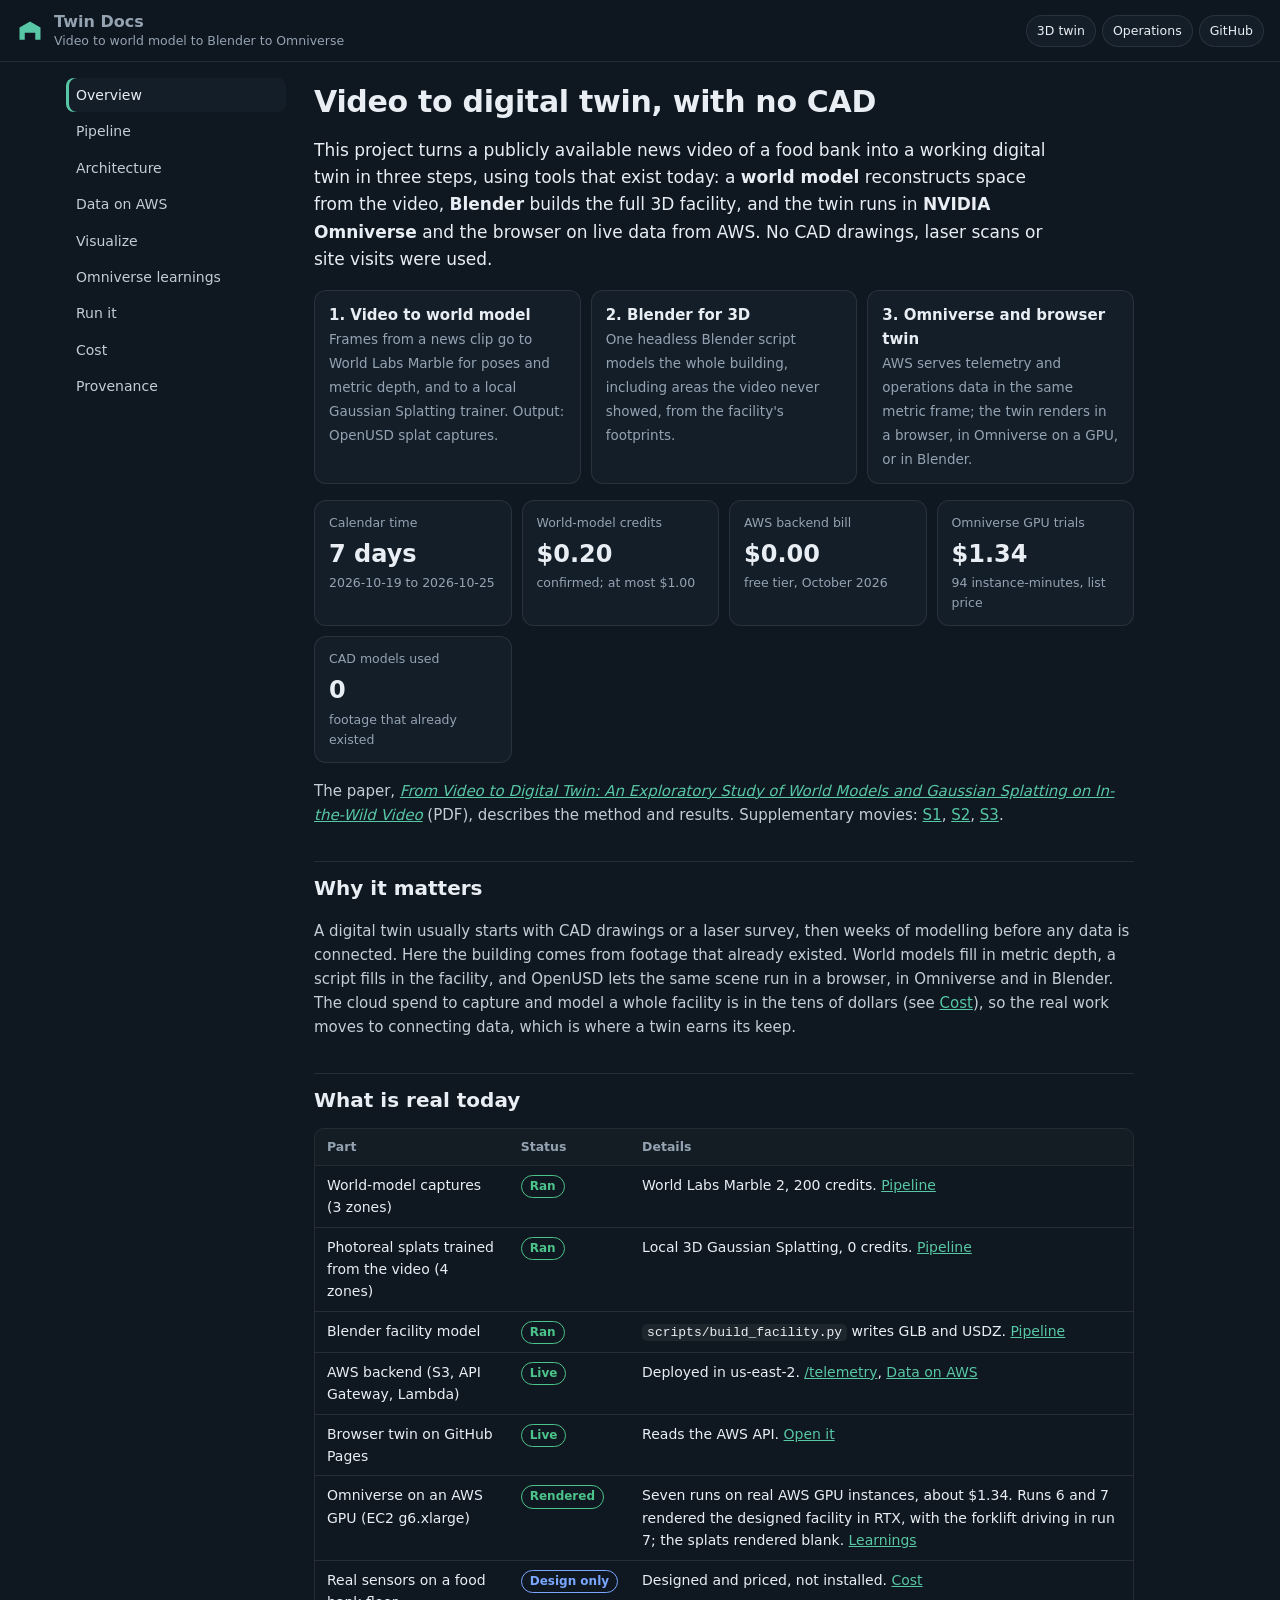
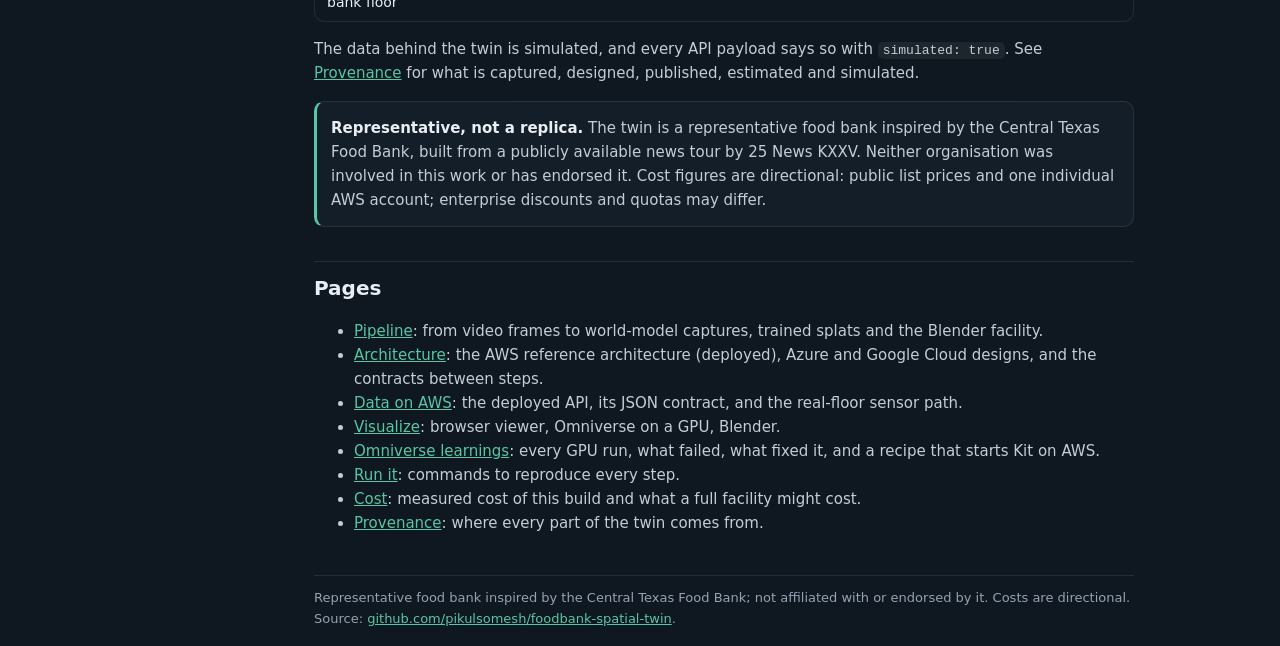
==== commit aae018f8: "Merge pull request #23 from pikulsomesh/claude/paper-draft-pq0s5j Reframe the paper for arXiv cs.LG " ====
--- a/public/wiki/index.html
+++ b/public/wiki/index.html
@@ -20,7 +20,7 @@
   </div>
 </header>
 <div class="layout">
-<nav class="side" aria-label="Docs"><ol><li><a href="index.html" aria-current="page">Overview</a></li><li><a href="pipeline.html">Pipeline</a></li><li><a href="architecture.html">Architecture</a></li><li><a href="security.html">OT security</a></li><li><a href="data.html">Data on AWS</a></li><li><a href="visualize.html">Visualize</a></li><li><a href="omniverse.html">Omniverse learnings</a></li><li><a href="run.html">Run it</a></li><li><a href="cost.html">Cost</a></li><li><a href="provenance.html">Provenance</a></li></ol></nav>
+<nav class="side" aria-label="Docs"><ol><li><a href="index.html" aria-current="page">Overview</a></li><li><a href="pipeline.html">Pipeline</a></li><li><a href="architecture.html">Architecture</a></li><li><a href="data.html">Data on AWS</a></li><li><a href="visualize.html">Visualize</a></li><li><a href="omniverse.html">Omniverse learnings</a></li><li><a href="run.html">Run it</a></li><li><a href="cost.html">Cost</a></li><li><a href="provenance.html">Provenance</a></li></ol></nav>
 <article>
 <h1>Video to digital twin, with no CAD</h1>
 <p class="lede">This project turns a publicly available news video of a food bank into a working digital twin in three steps, using tools that exist today: a <strong>world model</strong> reconstructs space from the video, <strong>Blender</strong> builds the full 3D facility, and the twin runs in <strong>NVIDIA Omniverse</strong> and the browser on live data from AWS. No CAD drawings, laser scans or site visits were used.</p>
@@ -36,11 +36,11 @@
   <div class="tile"><div class="label">Omniverse GPU trials</div><div class="value">$1.34</div><div class="meta">94 instance-minutes, list price</div></div>
   <div class="tile"><div class="label">CAD models used</div><div class="value">0</div><div class="meta">footage that already existed</div></div>
 </div>
-<p>The paper, <a href="../paper/from-video-to-digital-twin.pdf"><em>From Video to Digital Twin: Accelerating Spatial Twins with World Models and NVIDIA Omniverse</em></a> (PDF), describes the method and results. Supplementary movies: <a href="../paper/movie_S1.mp4">S1</a>, <a href="../paper/movie_S2.mp4">S2</a>, <a href="../paper/movie_S3.mp4">S3</a>.</p>
+<p>The paper, <a href="../paper/from-video-to-digital-twin.pdf"><em>From Video to Digital Twin: An Exploratory Study of World Models and Gaussian Splatting on In-the-Wild Video</em></a> (PDF), describes the method and results. Supplementary movies: <a href="../paper/movie_S1.mp4">S1</a>, <a href="../paper/movie_S2.mp4">S2</a>, <a href="../paper/movie_S3.mp4">S3</a>.</p>
 <h2>Why it matters</h2>
 <p>A digital twin usually starts with CAD drawings or a laser survey, then weeks of modelling before any data is connected. Here the building comes from footage that already existed. World models fill in metric depth, a script fills in the facility, and OpenUSD lets the same scene run in a browser, in Omniverse and in Blender. The cloud spend to capture and model a whole facility is in the tens of dollars (see <a href="cost.html">Cost</a>), so the real work moves to connecting data, which is where a twin earns its keep.</p>
 <h2>What is real today</h2>
-<div class="table-wrap"><table><thead><tr><th>Part</th><th>Status</th><th>Details</th></tr></thead><tbody><tr><td>World-model captures (3 zones)</td><td><span class="tag live">Ran</span></td><td>World Labs Marble 2, 200 credits. <a href='pipeline.html'>Pipeline</a></td></tr><tr><td>Photoreal splats trained from the video (4 zones)</td><td><span class="tag live">Ran</span></td><td>Local 3D Gaussian Splatting, 0 credits. <a href='pipeline.html#photoreal'>Pipeline</a></td></tr><tr><td>Blender facility model</td><td><span class="tag live">Ran</span></td><td><code>scripts/build_facility.py</code> writes GLB and USDZ. <a href='pipeline.html#blender'>Pipeline</a></td></tr><tr><td>AWS backend (S3, API Gateway, Lambda)</td><td><span class="tag live">Live</span></td><td>Deployed in us-east-2. <a href='https://f2ck9o1rx0.execute-api.us-east-2.amazonaws.com/telemetry'>/telemetry</a>, <a href='data.html'>Data on AWS</a></td></tr><tr><td>Browser twin on GitHub Pages</td><td><span class="tag live">Live</span></td><td>Reads the AWS API. <a href='../'>Open it</a></td></tr><tr><td>Omniverse on an AWS GPU (EC2 g6.xlarge)</td><td><span class="tag live">Rendered</span></td><td>Seven runs on real AWS GPU instances, about $1.34. Runs 6 and 7 rendered the designed facility in RTX, with the forklift driving in run 7; the splats rendered blank. <a href='omniverse.html'>Learnings</a></td></tr><tr><td>Real sensors on a food bank floor</td><td><span class="tag design">Design only</span></td><td>Designed and priced, not installed. <a href='cost.html'>Cost</a>, <a href='security.html'>OT security</a></td></tr></tbody></table></div>
+<div class="table-wrap"><table><thead><tr><th>Part</th><th>Status</th><th>Details</th></tr></thead><tbody><tr><td>World-model captures (3 zones)</td><td><span class="tag live">Ran</span></td><td>World Labs Marble 2, 200 credits. <a href='pipeline.html'>Pipeline</a></td></tr><tr><td>Photoreal splats trained from the video (4 zones)</td><td><span class="tag live">Ran</span></td><td>Local 3D Gaussian Splatting, 0 credits. <a href='pipeline.html#photoreal'>Pipeline</a></td></tr><tr><td>Blender facility model</td><td><span class="tag live">Ran</span></td><td><code>scripts/build_facility.py</code> writes GLB and USDZ. <a href='pipeline.html#blender'>Pipeline</a></td></tr><tr><td>AWS backend (S3, API Gateway, Lambda)</td><td><span class="tag live">Live</span></td><td>Deployed in us-east-2. <a href='https://f2ck9o1rx0.execute-api.us-east-2.amazonaws.com/telemetry'>/telemetry</a>, <a href='data.html'>Data on AWS</a></td></tr><tr><td>Browser twin on GitHub Pages</td><td><span class="tag live">Live</span></td><td>Reads the AWS API. <a href='../'>Open it</a></td></tr><tr><td>Omniverse on an AWS GPU (EC2 g6.xlarge)</td><td><span class="tag live">Rendered</span></td><td>Seven runs on real AWS GPU instances, about $1.34. Runs 6 and 7 rendered the designed facility in RTX, with the forklift driving in run 7; the splats rendered blank. <a href='omniverse.html'>Learnings</a></td></tr><tr><td>Real sensors on a food bank floor</td><td><span class="tag design">Design only</span></td><td>Designed and priced, not installed. <a href='cost.html'>Cost</a></td></tr></tbody></table></div>
 <p>The data behind the twin is simulated, and every API payload says so with <code>simulated: true</code>. See <a href="provenance.html">Provenance</a> for what is captured, designed, published, estimated and simulated.</p>
 <div class="note"><p><strong>Representative, not a replica.</strong> The twin is a representative food bank inspired by the Central Texas Food Bank, built from a publicly available news tour by 25 News KXXV. Neither organisation was involved in this work or has endorsed it. Cost figures are directional: public list prices and one individual AWS account; enterprise discounts and quotas may differ.</p></div>
 <h2>Pages</h2>
@@ -51,7 +51,6 @@
 <li><a href="visualize.html">Visualize</a>: browser viewer, Omniverse on a GPU, Blender.</li>
 <li><a href="omniverse.html">Omniverse learnings</a>: every GPU run, what failed, what fixed it, and a recipe that starts Kit on AWS.</li>
 <li><a href="run.html">Run it</a>: commands to reproduce every step.</li>
-<li><a href="security.html">OT security</a>: threat model for the sensors and gateways, zones and conduits, and why the twin is read-only.</li>
 <li><a href="cost.html">Cost</a>: measured cost of this build and what a full facility might cost.</li>
 <li><a href="provenance.html">Provenance</a>: where every part of the twin comes from.</li>
 </ul>
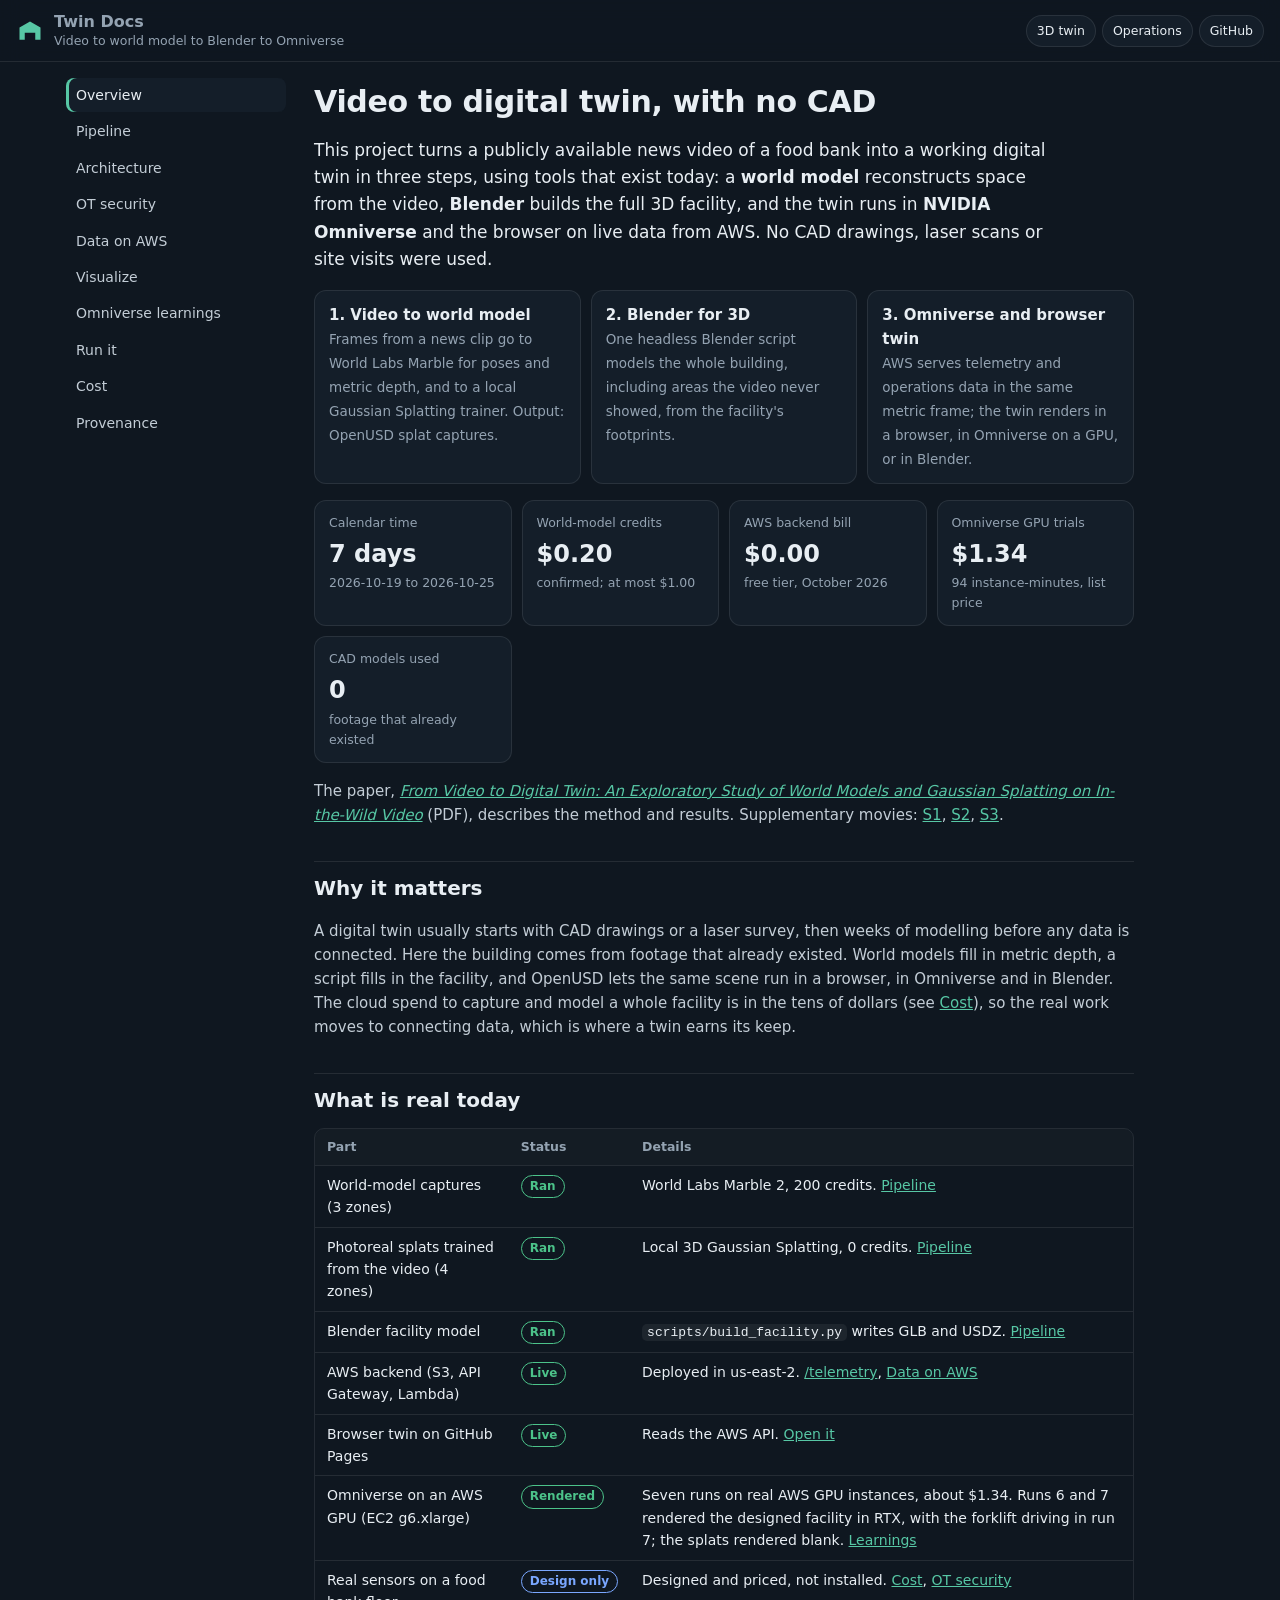
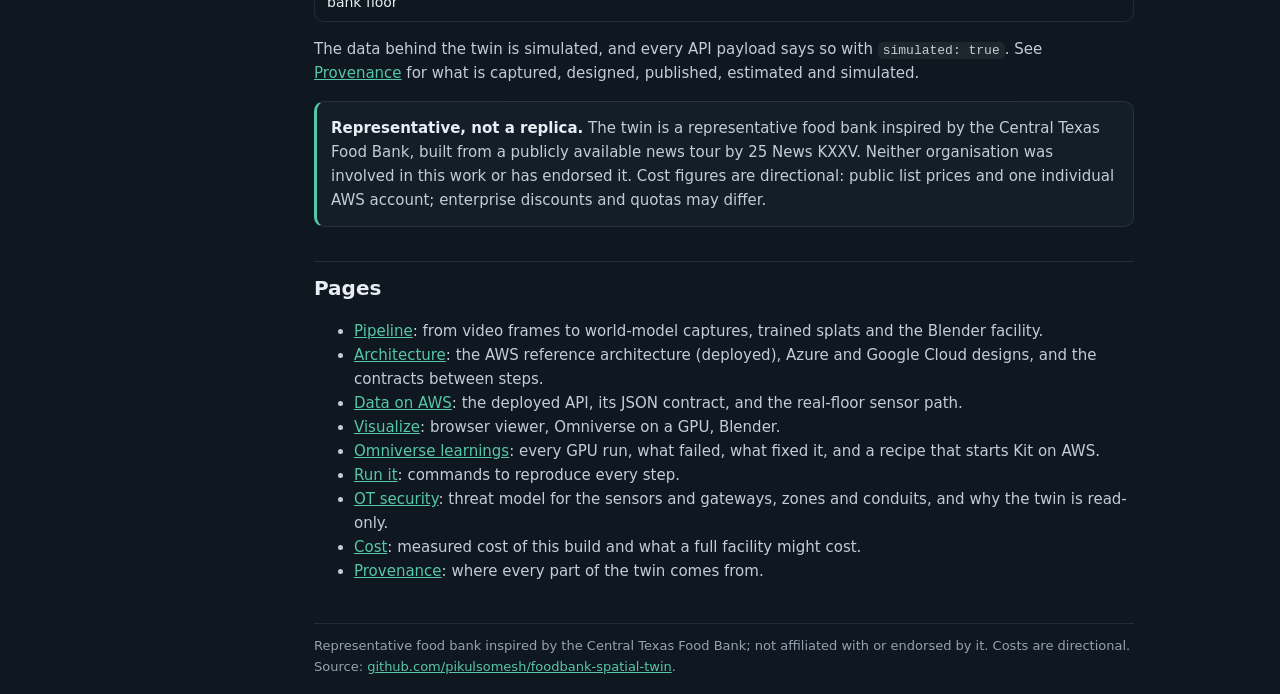
==== commit 2e16fe21: "Merge pull request #24 from pikulsomesh/claude/project-thread-c03dtt OT security: threat model, zone" ====
--- a/public/wiki/index.html
+++ b/public/wiki/index.html
@@ -20,7 +20,7 @@
   </div>
 </header>
 <div class="layout">
-<nav class="side" aria-label="Docs"><ol><li><a href="index.html" aria-current="page">Overview</a></li><li><a href="pipeline.html">Pipeline</a></li><li><a href="architecture.html">Architecture</a></li><li><a href="data.html">Data on AWS</a></li><li><a href="visualize.html">Visualize</a></li><li><a href="omniverse.html">Omniverse learnings</a></li><li><a href="run.html">Run it</a></li><li><a href="cost.html">Cost</a></li><li><a href="provenance.html">Provenance</a></li></ol></nav>
+<nav class="side" aria-label="Docs"><ol><li><a href="index.html" aria-current="page">Overview</a></li><li><a href="pipeline.html">Pipeline</a></li><li><a href="architecture.html">Architecture</a></li><li><a href="security.html">OT security</a></li><li><a href="data.html">Data on AWS</a></li><li><a href="visualize.html">Visualize</a></li><li><a href="omniverse.html">Omniverse learnings</a></li><li><a href="run.html">Run it</a></li><li><a href="cost.html">Cost</a></li><li><a href="provenance.html">Provenance</a></li></ol></nav>
 <article>
 <h1>Video to digital twin, with no CAD</h1>
 <p class="lede">This project turns a publicly available news video of a food bank into a working digital twin in three steps, using tools that exist today: a <strong>world model</strong> reconstructs space from the video, <strong>Blender</strong> builds the full 3D facility, and the twin runs in <strong>NVIDIA Omniverse</strong> and the browser on live data from AWS. No CAD drawings, laser scans or site visits were used.</p>
@@ -40,7 +40,7 @@
 <h2>Why it matters</h2>
 <p>A digital twin usually starts with CAD drawings or a laser survey, then weeks of modelling before any data is connected. Here the building comes from footage that already existed. World models fill in metric depth, a script fills in the facility, and OpenUSD lets the same scene run in a browser, in Omniverse and in Blender. The cloud spend to capture and model a whole facility is in the tens of dollars (see <a href="cost.html">Cost</a>), so the real work moves to connecting data, which is where a twin earns its keep.</p>
 <h2>What is real today</h2>
-<div class="table-wrap"><table><thead><tr><th>Part</th><th>Status</th><th>Details</th></tr></thead><tbody><tr><td>World-model captures (3 zones)</td><td><span class="tag live">Ran</span></td><td>World Labs Marble 2, 200 credits. <a href='pipeline.html'>Pipeline</a></td></tr><tr><td>Photoreal splats trained from the video (4 zones)</td><td><span class="tag live">Ran</span></td><td>Local 3D Gaussian Splatting, 0 credits. <a href='pipeline.html#photoreal'>Pipeline</a></td></tr><tr><td>Blender facility model</td><td><span class="tag live">Ran</span></td><td><code>scripts/build_facility.py</code> writes GLB and USDZ. <a href='pipeline.html#blender'>Pipeline</a></td></tr><tr><td>AWS backend (S3, API Gateway, Lambda)</td><td><span class="tag live">Live</span></td><td>Deployed in us-east-2. <a href='https://f2ck9o1rx0.execute-api.us-east-2.amazonaws.com/telemetry'>/telemetry</a>, <a href='data.html'>Data on AWS</a></td></tr><tr><td>Browser twin on GitHub Pages</td><td><span class="tag live">Live</span></td><td>Reads the AWS API. <a href='../'>Open it</a></td></tr><tr><td>Omniverse on an AWS GPU (EC2 g6.xlarge)</td><td><span class="tag live">Rendered</span></td><td>Seven runs on real AWS GPU instances, about $1.34. Runs 6 and 7 rendered the designed facility in RTX, with the forklift driving in run 7; the splats rendered blank. <a href='omniverse.html'>Learnings</a></td></tr><tr><td>Real sensors on a food bank floor</td><td><span class="tag design">Design only</span></td><td>Designed and priced, not installed. <a href='cost.html'>Cost</a></td></tr></tbody></table></div>
+<div class="table-wrap"><table><thead><tr><th>Part</th><th>Status</th><th>Details</th></tr></thead><tbody><tr><td>World-model captures (3 zones)</td><td><span class="tag live">Ran</span></td><td>World Labs Marble 2, 200 credits. <a href='pipeline.html'>Pipeline</a></td></tr><tr><td>Photoreal splats trained from the video (4 zones)</td><td><span class="tag live">Ran</span></td><td>Local 3D Gaussian Splatting, 0 credits. <a href='pipeline.html#photoreal'>Pipeline</a></td></tr><tr><td>Blender facility model</td><td><span class="tag live">Ran</span></td><td><code>scripts/build_facility.py</code> writes GLB and USDZ. <a href='pipeline.html#blender'>Pipeline</a></td></tr><tr><td>AWS backend (S3, API Gateway, Lambda)</td><td><span class="tag live">Live</span></td><td>Deployed in us-east-2. <a href='https://f2ck9o1rx0.execute-api.us-east-2.amazonaws.com/telemetry'>/telemetry</a>, <a href='data.html'>Data on AWS</a></td></tr><tr><td>Browser twin on GitHub Pages</td><td><span class="tag live">Live</span></td><td>Reads the AWS API. <a href='../'>Open it</a></td></tr><tr><td>Omniverse on an AWS GPU (EC2 g6.xlarge)</td><td><span class="tag live">Rendered</span></td><td>Seven runs on real AWS GPU instances, about $1.34. Runs 6 and 7 rendered the designed facility in RTX, with the forklift driving in run 7; the splats rendered blank. <a href='omniverse.html'>Learnings</a></td></tr><tr><td>Real sensors on a food bank floor</td><td><span class="tag design">Design only</span></td><td>Designed and priced, not installed. <a href='cost.html'>Cost</a>, <a href='security.html'>OT security</a></td></tr></tbody></table></div>
 <p>The data behind the twin is simulated, and every API payload says so with <code>simulated: true</code>. See <a href="provenance.html">Provenance</a> for what is captured, designed, published, estimated and simulated.</p>
 <div class="note"><p><strong>Representative, not a replica.</strong> The twin is a representative food bank inspired by the Central Texas Food Bank, built from a publicly available news tour by 25 News KXXV. Neither organisation was involved in this work or has endorsed it. Cost figures are directional: public list prices and one individual AWS account; enterprise discounts and quotas may differ.</p></div>
 <h2>Pages</h2>
@@ -51,6 +51,7 @@
 <li><a href="visualize.html">Visualize</a>: browser viewer, Omniverse on a GPU, Blender.</li>
 <li><a href="omniverse.html">Omniverse learnings</a>: every GPU run, what failed, what fixed it, and a recipe that starts Kit on AWS.</li>
 <li><a href="run.html">Run it</a>: commands to reproduce every step.</li>
+<li><a href="security.html">OT security</a>: threat model for the sensors and gateways, zones and conduits, and why the twin is read-only.</li>
 <li><a href="cost.html">Cost</a>: measured cost of this build and what a full facility might cost.</li>
 <li><a href="provenance.html">Provenance</a>: where every part of the twin comes from.</li>
 </ul>
